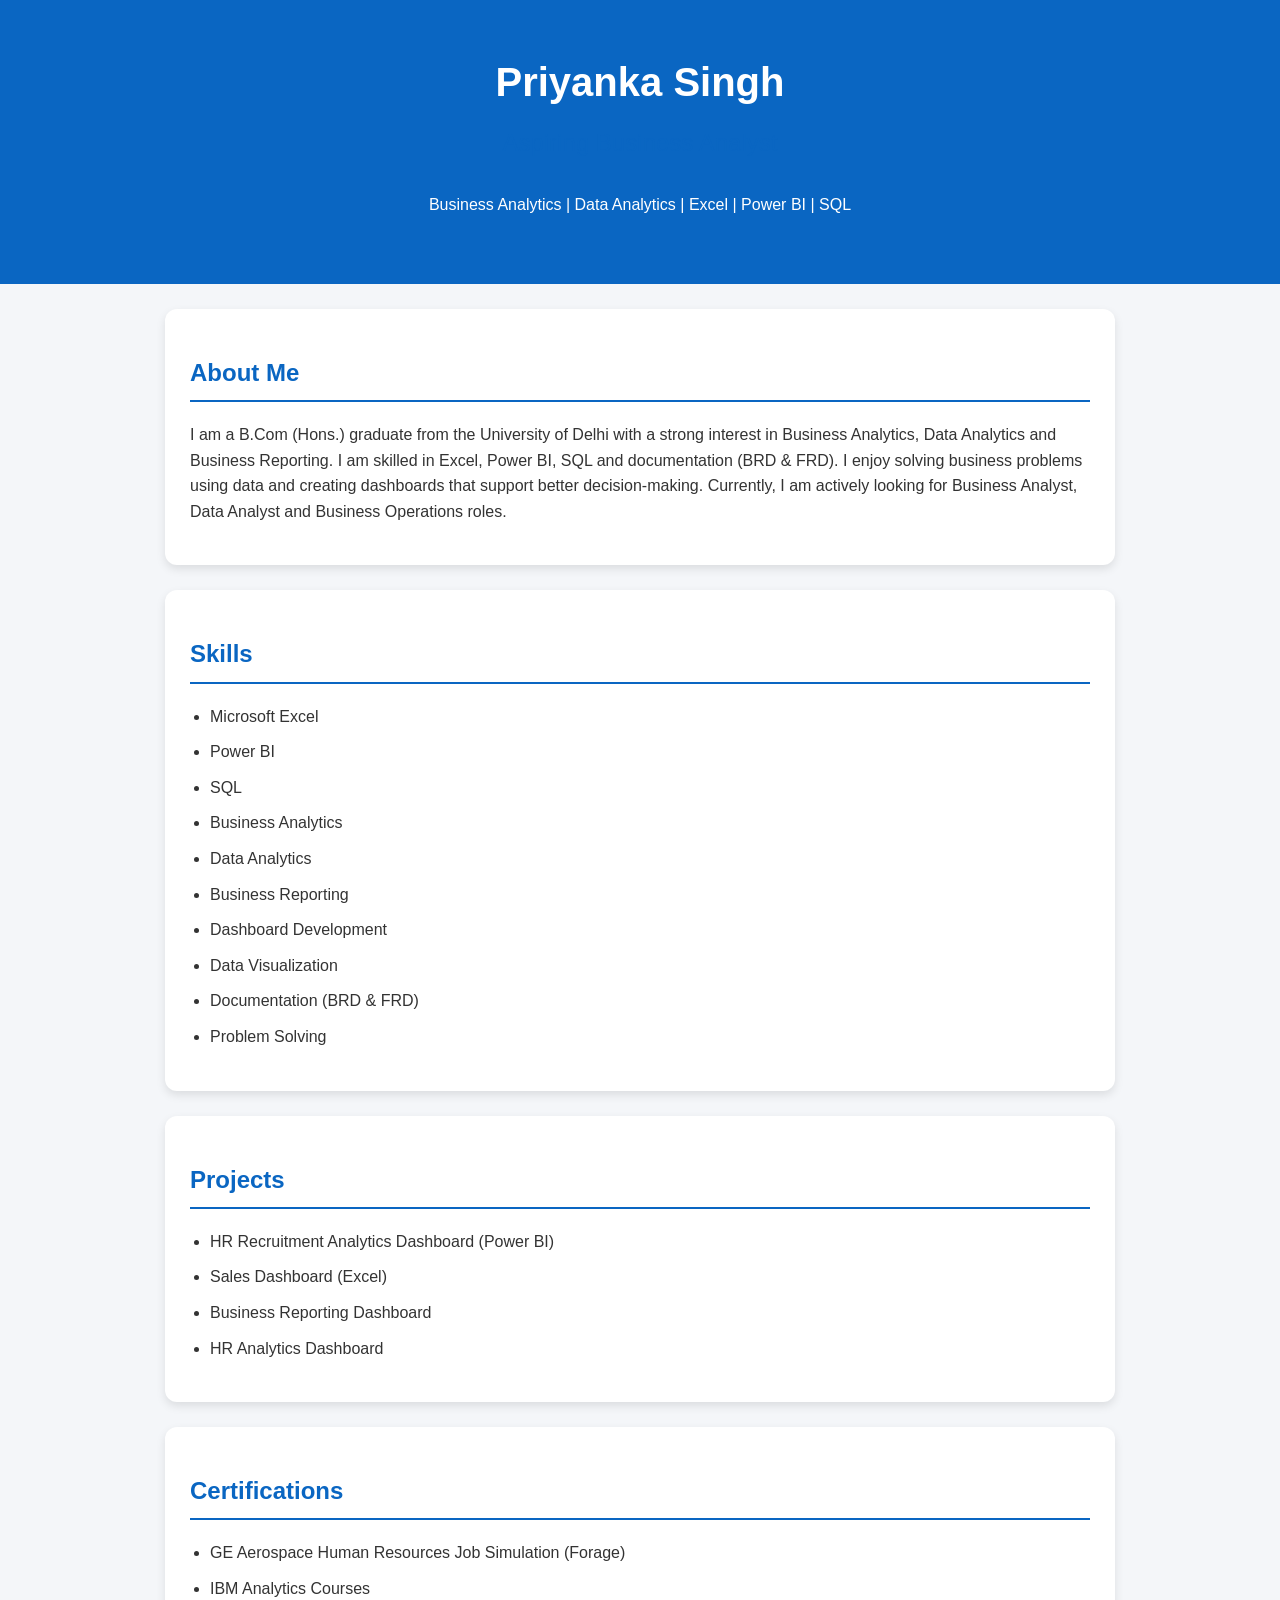
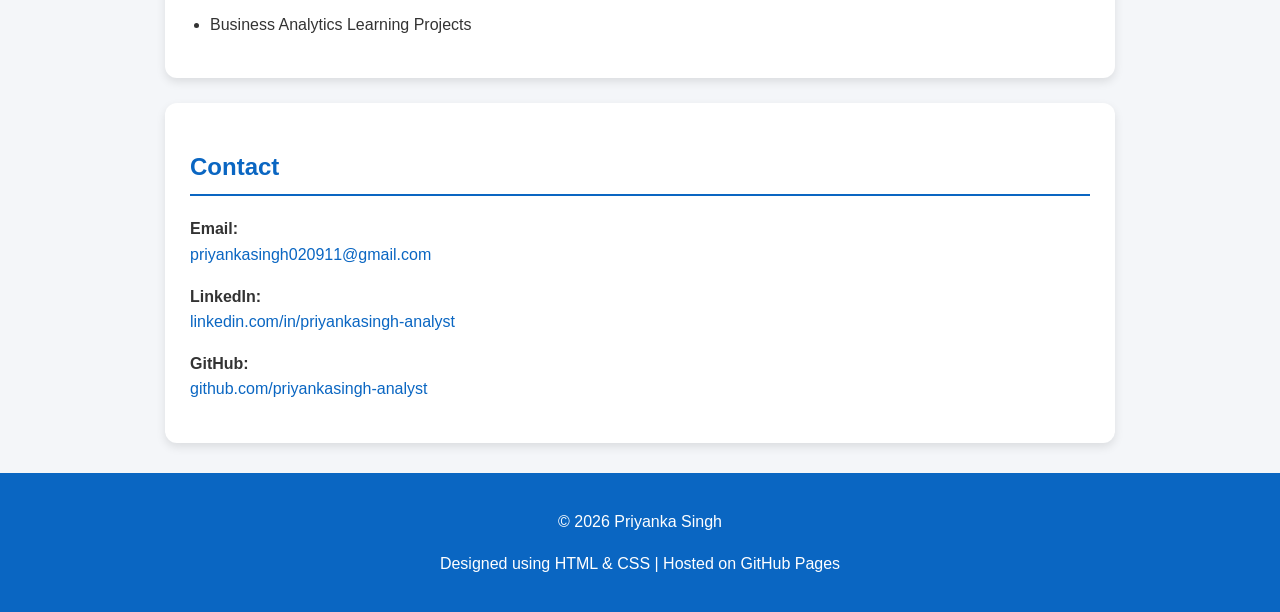
==== index.html @ c42fc44a "Update index.html" ====
<!DOCTYPE html>
<html lang="en">
<head>
<meta charset="UTF-8">
<meta name="viewport" content="width=device-width, initial-scale=1.0">

<title>Priyanka Singh | Business Analyst Portfolio</title>

<style>

body{
margin:0;
font-family:Arial,Helvetica,sans-serif;
background:#f4f6f9;
color:#333;
line-height:1.6;
}

header{
background:#0A66C2;
color:white;
text-align:center;
padding:50px 20px;
}

header h1{
margin:0;
font-size:40px;
}

header h2{
margin-top:10px;
font-weight:normal;
}

section{
background:white;
max-width:900px;
margin:25px auto;
padding:25px;
border-radius:12px;
box-shadow:0 4px 10px rgba(0,0,0,0.1);
}

h2{
color:#0A66C2;
border-bottom:2px solid #0A66C2;
padding-bottom:8px;
}

ul{
padding-left:20px;
}

li{
margin-bottom:10px;
}

a{
color:#0A66C2;
text-decoration:none;
}

a:hover{
text-decoration:underline;
}

.button{
display:inline-block;
background:#0A66C2;
color:white;
padding:12px 24px;
border-radius:6px;
text-decoration:none;
margin-top:10px;
}

.button:hover{
background:#084d94;
}

footer{
background:#0A66C2;
color:white;
text-align:center;
padding:20px;
margin-top:30px;
}

</style>

</head>

<body>

<header>

<h1>Priyanka Singh</h1>

<h2>Aspiring Business Analyst</h2>

<p>
Business Analytics |
Data Analytics |
Excel |
Power BI |
SQL
</p>

</header>

<section>

<h2>About Me</h2>

<p>

I am a B.Com (Hons.) graduate from the University of Delhi with a strong interest in Business Analytics, Data Analytics and Business Reporting.

I am skilled in Excel, Power BI, SQL and documentation (BRD & FRD). I enjoy solving business problems using data and creating dashboards that support better decision-making.

Currently, I am actively looking for Business Analyst, Data Analyst and Business Operations roles.

</p>

</section>

<section>

<h2>Skills</h2>

<ul>

<li>Microsoft Excel</li>

<li>Power BI</li>

<li>SQL</li>

<li>Business Analytics</li>

<li>Data Analytics</li>

<li>Business Reporting</li>

<li>Dashboard Development</li>

<li>Data Visualization</li>

<li>Documentation (BRD & FRD)</li>

<li>Problem Solving</li>

</ul>

</section>

<section>

<h2>Projects</h2>

<ul>

<li>HR Recruitment Analytics Dashboard (Power BI)</li>

<li>Sales Dashboard (Excel)</li>

<li>Business Reporting Dashboard</li>

<li>HR Analytics Dashboard</li>

</ul>

</section>

<section>

<h2>Certifications</h2>

<ul>

<li>GE Aerospace Human Resources Job Simulation (Forage)</li>

<li>IBM Analytics Courses</li>

<li>Business Analytics Learning Projects</li>

</ul>

</section>

<section>

<h2>Contact</h2>

<p>
<strong>Email:</strong><br>
<a href="mailto:priyankasingh020911@gmail.com">
priyankasingh020911@gmail.com
</a>
</p>

<p>
<strong>LinkedIn:</strong><br>

<a href="https://www.linkedin.com/in/priyankasingh-analyst" target="_blank">

linkedin.com/in/priyankasingh-analyst

</a>

</p>

<p>
<strong>GitHub:</strong><br>

<a href="https://github.com/priyankasingh-analyst" target="_blank">

github.com/priyankasingh-analyst

</a>

</p>

</section>

<footer>

<p>© 2026 Priyanka Singh</p>

<p>Designed using HTML & CSS | Hosted on GitHub Pages</p>

</footer>

</body>
</html>
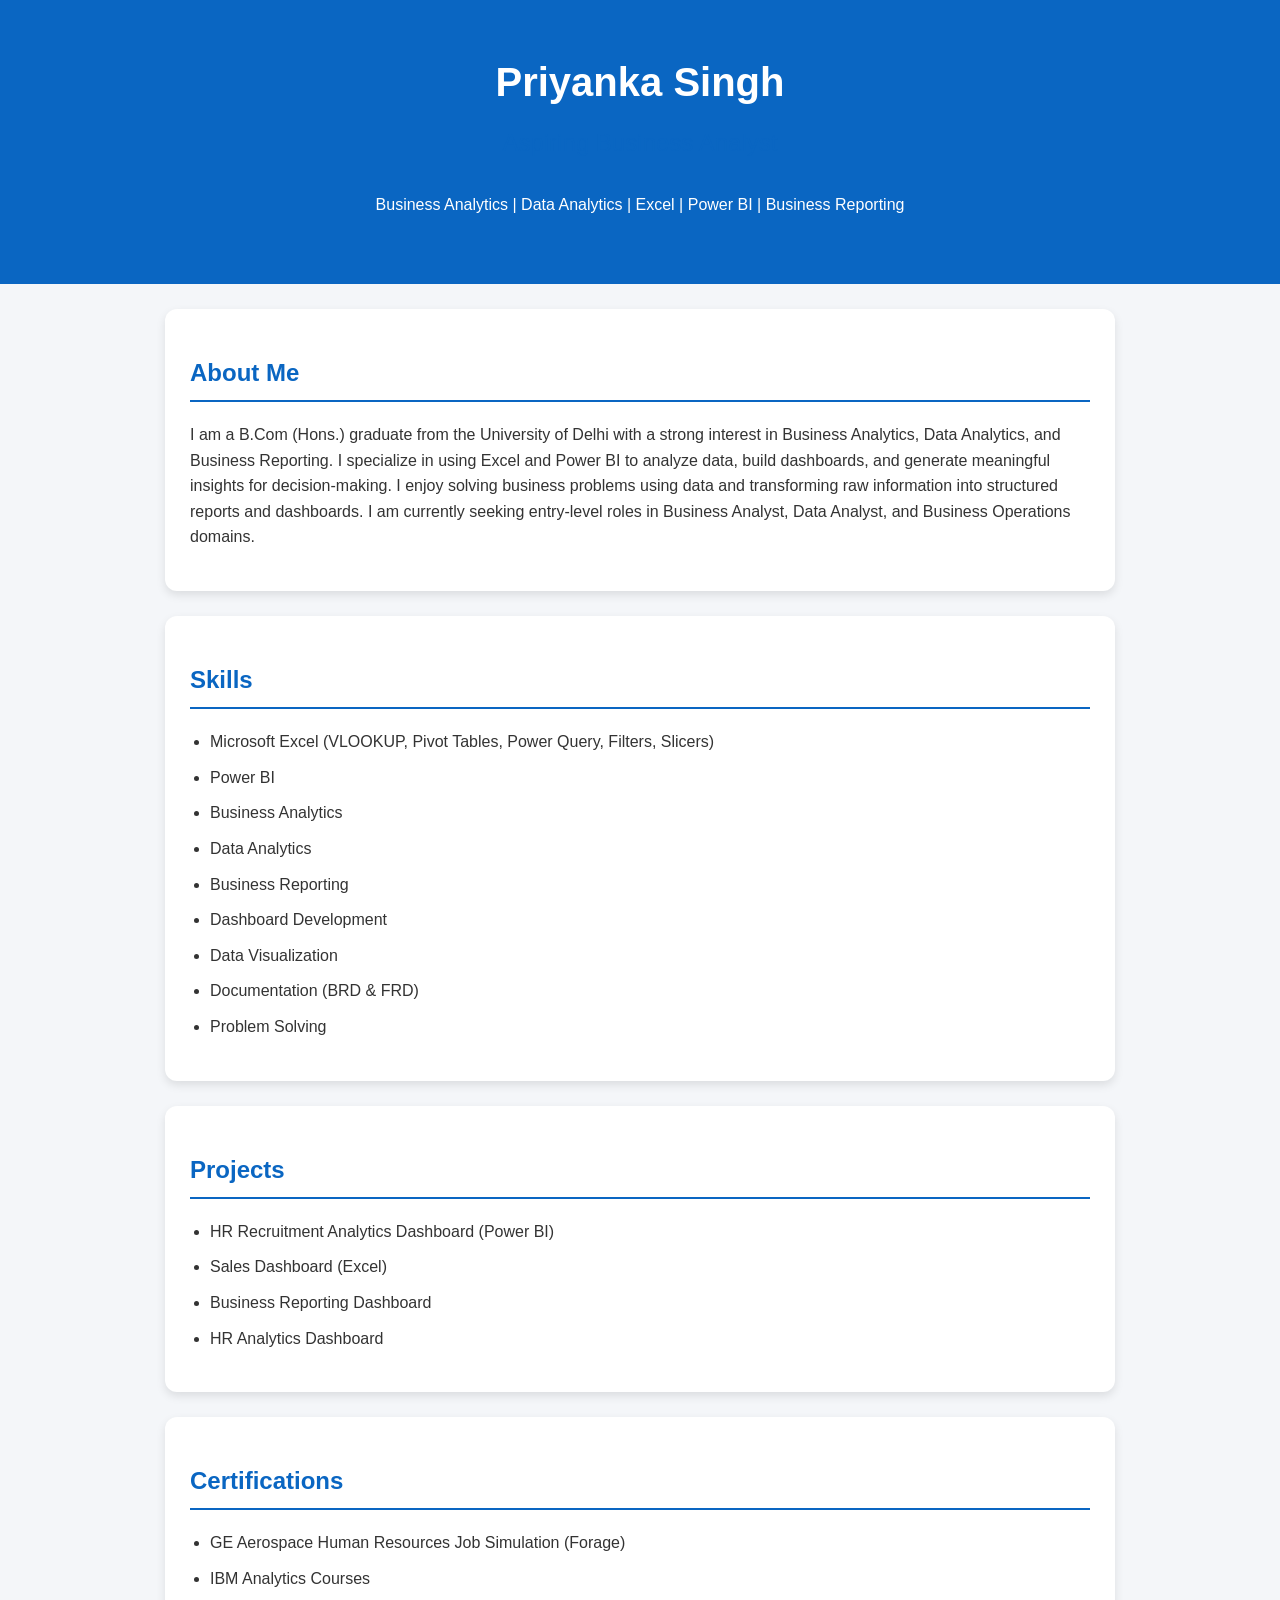
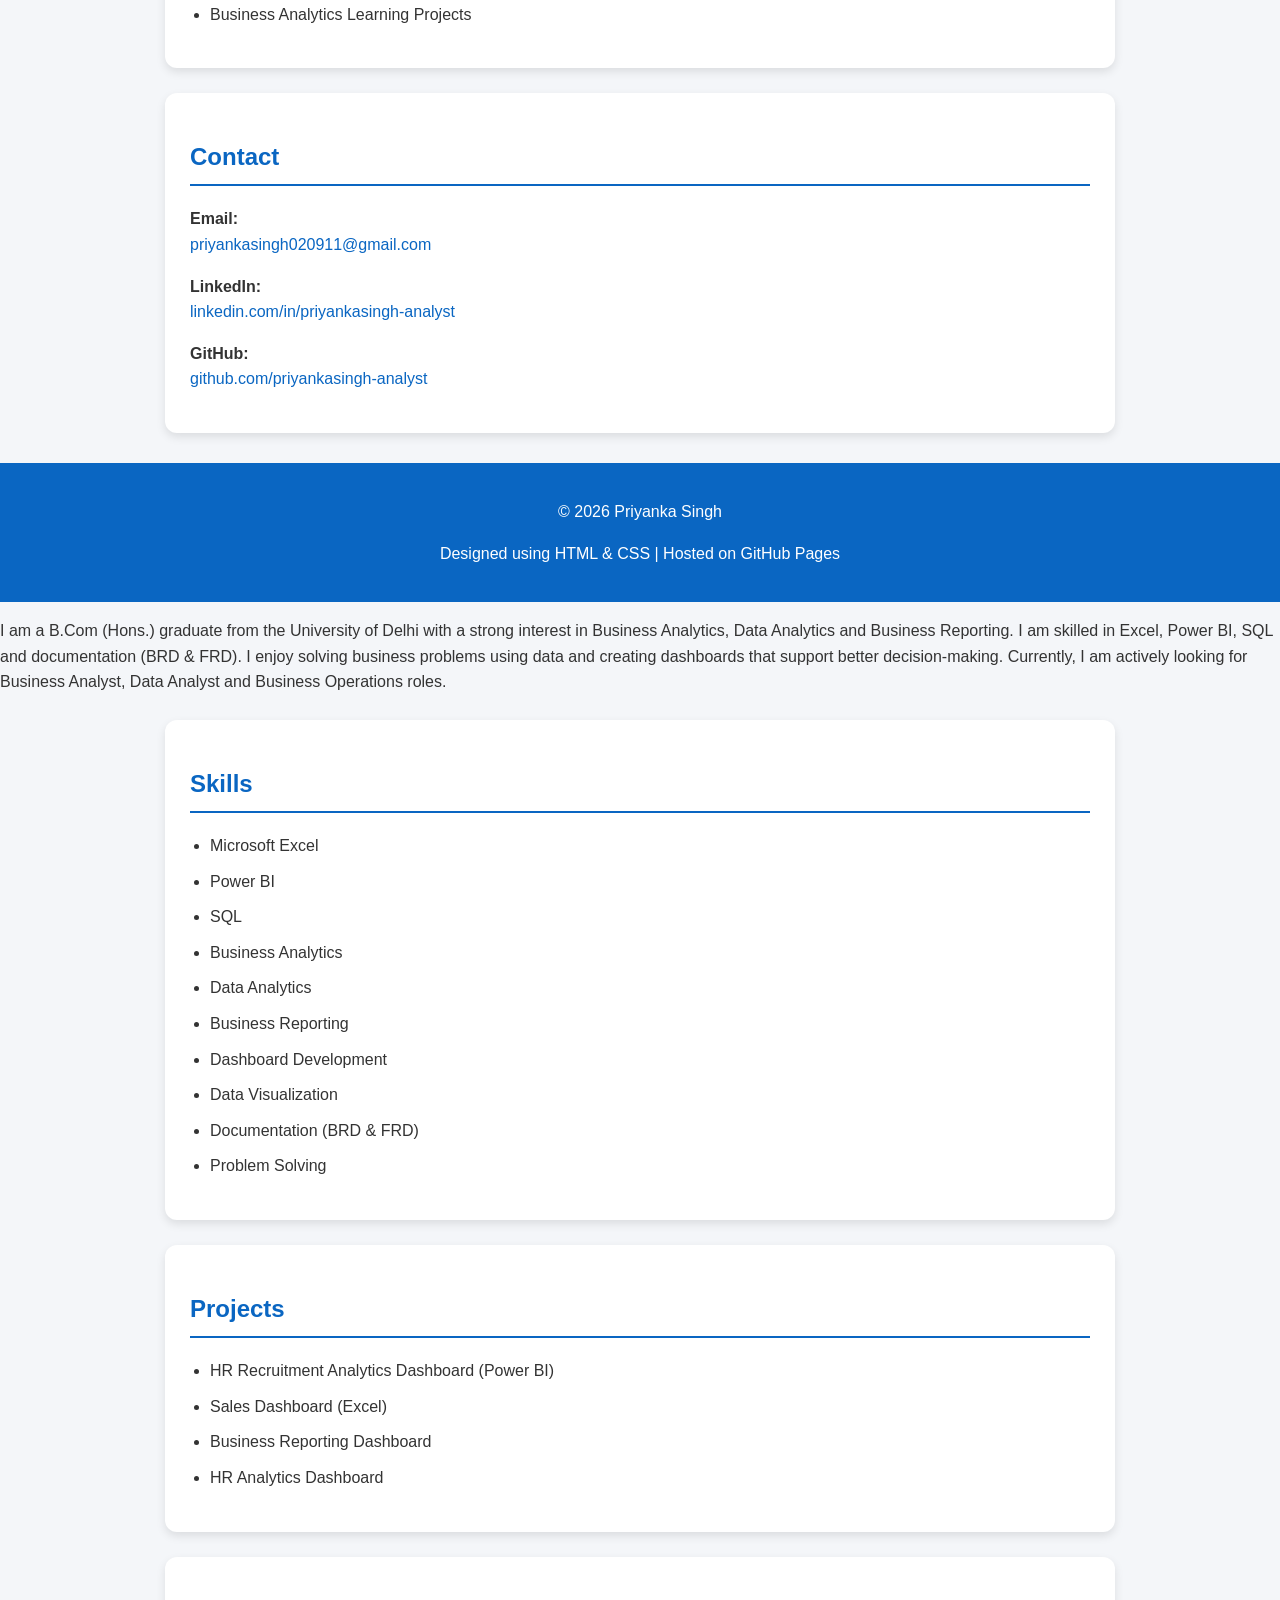
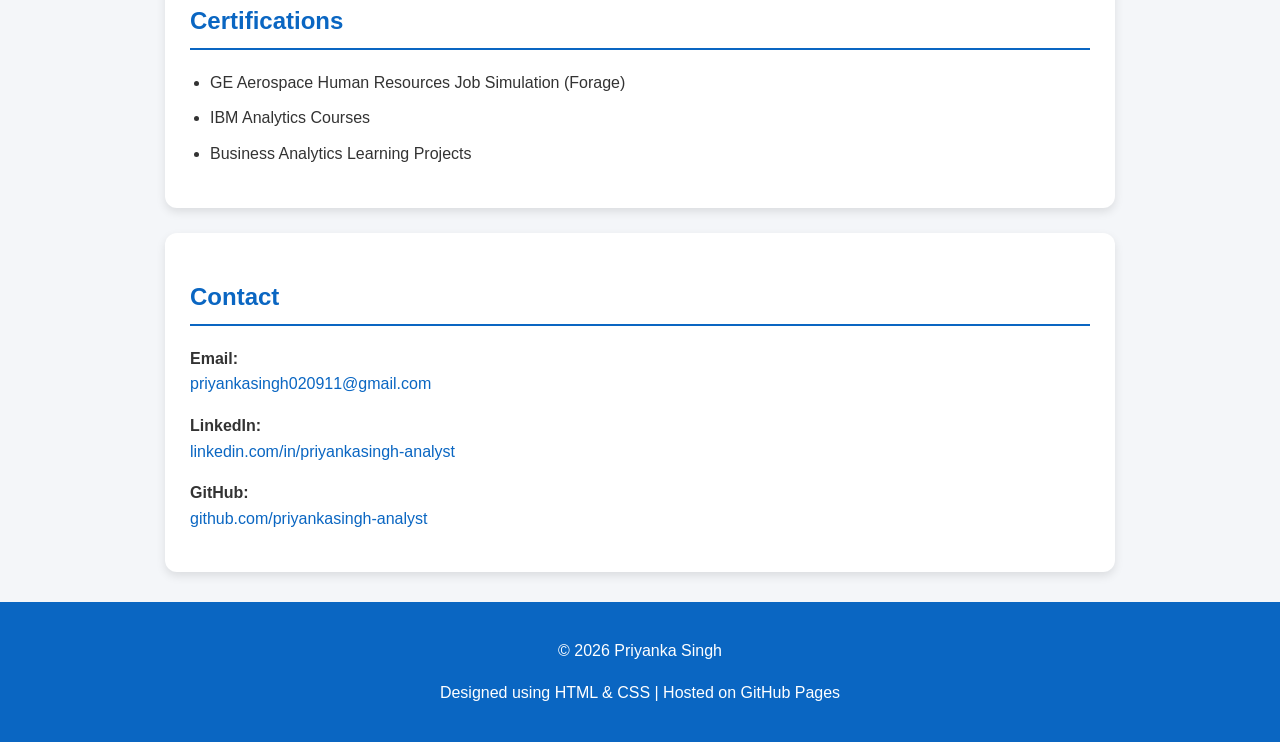
==== commit f19fc0e8: "Update index.html" ====
--- a/index.html
+++ b/index.html
@@ -10,7 +10,7 @@
 
 body{
 margin:0;
-font-family:Arial,Helvetica,sans-serif;
+font-family:Arial, Helvetica, sans-serif;
 background:#f4f6f9;
 color:#333;
 line-height:1.6;
@@ -65,20 +65,6 @@
 text-decoration:underline;
 }
 
-.button{
-display:inline-block;
-background:#0A66C2;
-color:white;
-padding:12px 24px;
-border-radius:6px;
-text-decoration:none;
-margin-top:10px;
-}
-
-.button:hover{
-background:#084d94;
-}
-
 footer{
 background:#0A66C2;
 color:white;
@@ -94,25 +80,81 @@
 <body>
 
 <header>
-
 <h1>Priyanka Singh</h1>
-
 <h2>Aspiring Business Analyst</h2>
-
-<p>
-Business Analytics |
-Data Analytics |
-Excel |
-Power BI |
-SQL
-</p>
-
+<p>Business Analytics | Data Analytics | Excel | Power BI | Business Reporting</p>
 </header>
 
 <section>
-
 <h2>About Me</h2>
-
+<p>
+I am a B.Com (Hons.) graduate from the University of Delhi with a strong interest in Business Analytics, Data Analytics, and Business Reporting. I specialize in using Excel and Power BI to analyze data, build dashboards, and generate meaningful insights for decision-making.
+
+I enjoy solving business problems using data and transforming raw information into structured reports and dashboards. I am currently seeking entry-level roles in Business Analyst, Data Analyst, and Business Operations domains.
+</p>
+</section>
+
+<section>
+<h2>Skills</h2>
+<ul>
+<li>Microsoft Excel (VLOOKUP, Pivot Tables, Power Query, Filters, Slicers)</li>
+<li>Power BI</li>
+<li>Business Analytics</li>
+<li>Data Analytics</li>
+<li>Business Reporting</li>
+<li>Dashboard Development</li>
+<li>Data Visualization</li>
+<li>Documentation (BRD & FRD)</li>
+<li>Problem Solving</li>
+</ul>
+</section>
+
+<section>
+<h2>Projects</h2>
+<ul>
+<li>HR Recruitment Analytics Dashboard (Power BI)</li>
+<li>Sales Dashboard (Excel)</li>
+<li>Business Reporting Dashboard</li>
+<li>HR Analytics Dashboard</li>
+</ul>
+</section>
+
+<section>
+<h2>Certifications</h2>
+<ul>
+<li>GE Aerospace Human Resources Job Simulation (Forage)</li>
+<li>IBM Analytics Courses</li>
+<li>Business Analytics Learning Projects</li>
+</ul>
+</section>
+
+<section>
+<h2>Contact</h2>
+
+<p><strong>Email:</strong><br>
+<a href="mailto:priyankasingh020911@gmail.com">
+priyankasingh020911@gmail.com
+</a></p>
+
+<p><strong>LinkedIn:</strong><br>
+<a href="https://www.linkedin.com/in/priyankasingh-analyst" target="_blank">
+linkedin.com/in/priyankasingh-analyst
+</a></p>
+
+<p><strong>GitHub:</strong><br>
+<a href="https://github.com/priyankasingh-analyst" target="_blank">
+github.com/priyankasingh-analyst
+</a></p>
+
+</section>
+
+<footer>
+<p>© 2026 Priyanka Singh</p>
+<p>Designed using HTML & CSS | Hosted on GitHub Pages</p>
+</footer>
+
+</body>
+</html>
 <p>
 
 I am a B.Com (Hons.) graduate from the University of Delhi with a strong interest in Business Analytics, Data Analytics and Business Reporting.
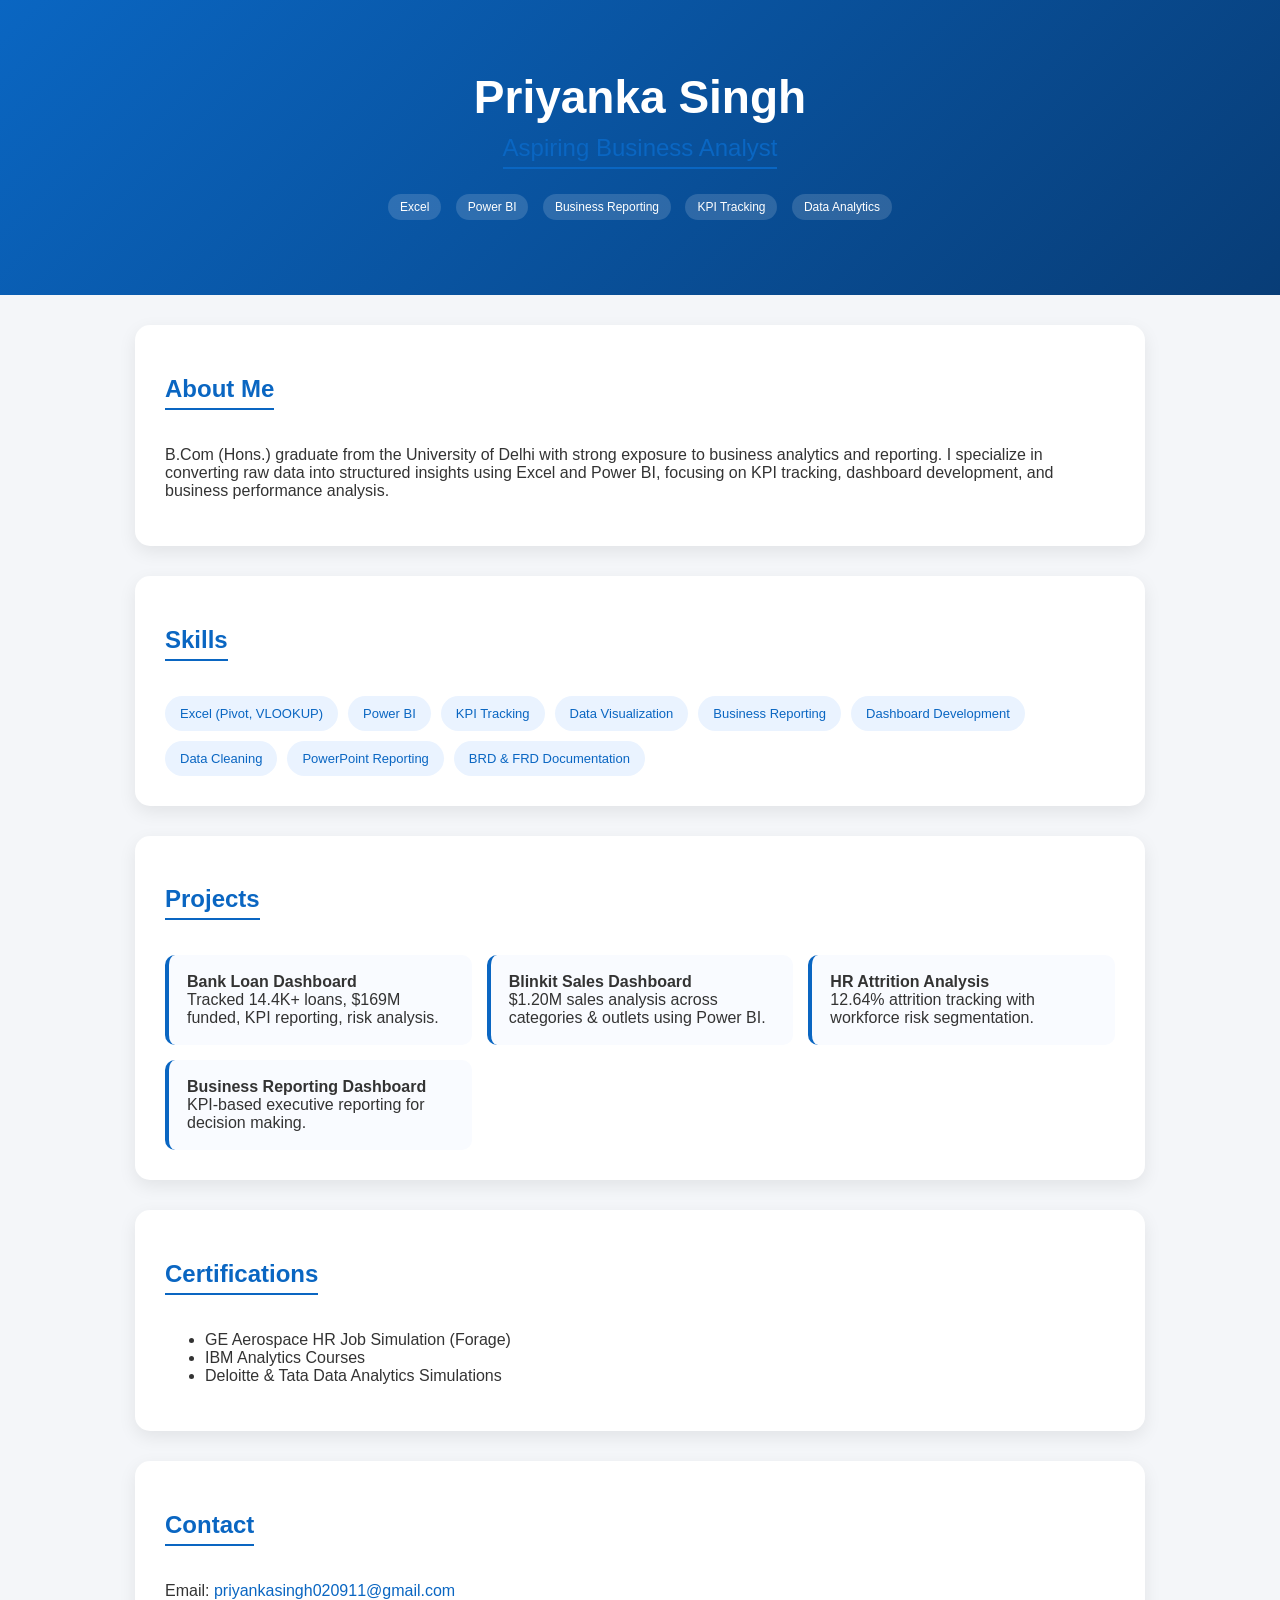
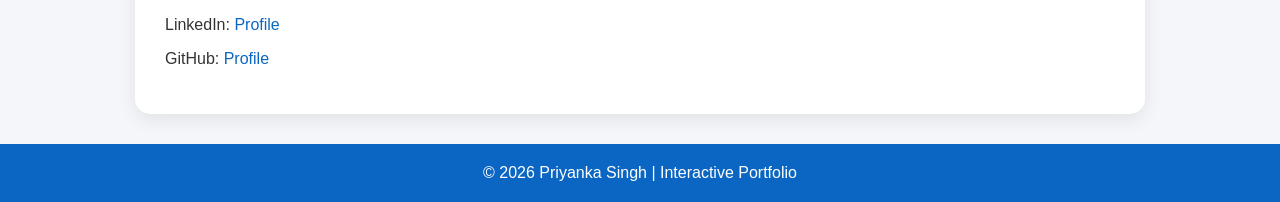
==== commit 442e9033: "Update index.html" ====
--- a/index.html
+++ b/index.html
@@ -3,59 +3,127 @@
 <head>
 <meta charset="UTF-8">
 <meta name="viewport" content="width=device-width, initial-scale=1.0">
-
 <title>Priyanka Singh | Business Analyst Portfolio</title>
 
 <style>
 
+/* ---------------- GLOBAL ---------------- */
 body{
 margin:0;
 font-family:Arial, Helvetica, sans-serif;
 background:#f4f6f9;
 color:#333;
-line-height:1.6;
-}
-
+scroll-behavior:smooth;
+}
+
+h2{
+color:#0A66C2;
+border-bottom:2px solid #0A66C2;
+display:inline-block;
+padding-bottom:5px;
+}
+
+/* ---------------- HEADER ---------------- */
 header{
+background:linear-gradient(135deg,#0A66C2,#083d77);
+color:white;
+text-align:center;
+padding:70px 20px;
+animation:fadeDown 1s ease;
+}
+
+header h1{
+font-size:46px;
+margin:0;
+}
+
+header h2{
+font-weight:400;
+margin-top:10px;
+}
+
+.badge{
+display:inline-block;
+background:rgba(255,255,255,0.15);
+padding:6px 12px;
+border-radius:20px;
+margin:5px;
+font-size:12px;
+transition:0.3s;
+}
+
+.badge:hover{
+transform:scale(1.1);
+background:white;
+color:#0A66C2;
+}
+
+/* ---------------- SECTIONS ---------------- */
+section{
+background:white;
+max-width:950px;
+margin:30px auto;
+padding:30px;
+border-radius:15px;
+box-shadow:0 6px 18px rgba(0,0,0,0.08);
+opacity:0;
+transform:translateY(40px);
+transition:all 0.6s ease;
+}
+
+section.show{
+opacity:1;
+transform:translateY(0);
+}
+
+/* ---------------- SKILLS CARDS ---------------- */
+.skills-grid{
+display:flex;
+flex-wrap:wrap;
+gap:10px;
+margin-top:15px;
+}
+
+.skill{
+background:#eaf3ff;
+color:#0A66C2;
+padding:10px 15px;
+border-radius:20px;
+font-size:13px;
+transition:0.3s;
+cursor:pointer;
+}
+
+.skill:hover{
 background:#0A66C2;
 color:white;
-text-align:center;
-padding:50px 20px;
-}
-
-header h1{
-margin:0;
-font-size:40px;
-}
-
-header h2{
-margin-top:10px;
-font-weight:normal;
-}
-
-section{
+transform:translateY(-3px);
+}
+
+/* ---------------- PROJECT CARDS ---------------- */
+.project-grid{
+display:grid;
+grid-template-columns:repeat(auto-fit,minmax(250px,1fr));
+gap:15px;
+margin-top:15px;
+}
+
+.card{
+background:#f9fbff;
+border-left:4px solid #0A66C2;
+padding:18px;
+border-radius:10px;
+transition:0.3s;
+cursor:pointer;
+}
+
+.card:hover{
+transform:translateY(-8px);
+box-shadow:0 10px 25px rgba(0,0,0,0.15);
 background:white;
-max-width:900px;
-margin:25px auto;
-padding:25px;
-border-radius:12px;
-box-shadow:0 4px 10px rgba(0,0,0,0.1);
-}
-
-h2{
-color:#0A66C2;
-border-bottom:2px solid #0A66C2;
-padding-bottom:8px;
-}
-
-ul{
-padding-left:20px;
-}
-
-li{
-margin-bottom:10px;
-}
-
+}
+
+/* ---------------- CONTACT ---------------- */
 a{
 color:#0A66C2;
 text-decoration:none;
@@ -65,6 +133,7 @@
 text-decoration:underline;
 }
 
+/* ---------------- FOOTER ---------------- */
 footer{
 background:#0A66C2;
 color:white;
@@ -73,8 +142,13 @@
 margin-top:30px;
 }
 
+/* ---------------- ANIMATIONS ---------------- */
+@keyframes fadeDown{
+from{opacity:0; transform:translateY(-30px);}
+to{opacity:1; transform:translateY(0);}
+}
+
 </style>
-
 </head>
 
 <body>
@@ -82,197 +156,104 @@
 <header>
 <h1>Priyanka Singh</h1>
 <h2>Aspiring Business Analyst</h2>
-<p>Business Analytics | Data Analytics | Excel | Power BI | Business Reporting</p>
+
+<div>
+<span class="badge">Excel</span>
+<span class="badge">Power BI</span>
+<span class="badge">Business Reporting</span>
+<span class="badge">KPI Tracking</span>
+<span class="badge">Data Analytics</span>
+</div>
 </header>
 
-<section>
+<section class="reveal">
 <h2>About Me</h2>
 <p>
-I am a B.Com (Hons.) graduate from the University of Delhi with a strong interest in Business Analytics, Data Analytics, and Business Reporting. I specialize in using Excel and Power BI to analyze data, build dashboards, and generate meaningful insights for decision-making.
-
-I enjoy solving business problems using data and transforming raw information into structured reports and dashboards. I am currently seeking entry-level roles in Business Analyst, Data Analyst, and Business Operations domains.
+B.Com (Hons.) graduate from the University of Delhi with strong exposure to business analytics and reporting.
+I specialize in converting raw data into structured insights using Excel and Power BI, focusing on KPI tracking,
+dashboard development, and business performance analysis.
 </p>
 </section>
 
-<section>
+<section class="reveal">
 <h2>Skills</h2>
-<ul>
-<li>Microsoft Excel (VLOOKUP, Pivot Tables, Power Query, Filters, Slicers)</li>
-<li>Power BI</li>
-<li>Business Analytics</li>
-<li>Data Analytics</li>
-<li>Business Reporting</li>
-<li>Dashboard Development</li>
-<li>Data Visualization</li>
-<li>Documentation (BRD & FRD)</li>
-<li>Problem Solving</li>
-</ul>
-</section>
-
-<section>
+<div class="skills-grid">
+
+<div class="skill">Excel (Pivot, VLOOKUP)</div>
+<div class="skill">Power BI</div>
+<div class="skill">KPI Tracking</div>
+<div class="skill">Data Visualization</div>
+<div class="skill">Business Reporting</div>
+<div class="skill">Dashboard Development</div>
+<div class="skill">Data Cleaning</div>
+<div class="skill">PowerPoint Reporting</div>
+<div class="skill">BRD & FRD Documentation</div>
+
+</div>
+</section>
+
+<section class="reveal">
 <h2>Projects</h2>
-<ul>
-<li>HR Recruitment Analytics Dashboard (Power BI)</li>
-<li>Sales Dashboard (Excel)</li>
-<li>Business Reporting Dashboard</li>
-<li>HR Analytics Dashboard</li>
-</ul>
-</section>
-
-<section>
+
+<div class="project-grid">
+
+<div class="card">
+<strong>Bank Loan Dashboard</strong><br>
+Tracked 14.4K+ loans, $169M funded, KPI reporting, risk analysis.
+</div>
+
+<div class="card">
+<strong>Blinkit Sales Dashboard</strong><br>
+$1.20M sales analysis across categories & outlets using Power BI.
+</div>
+
+<div class="card">
+<strong>HR Attrition Analysis</strong><br>
+12.64% attrition tracking with workforce risk segmentation.
+</div>
+
+<div class="card">
+<strong>Business Reporting Dashboard</strong><br>
+KPI-based executive reporting for decision making.
+</div>
+
+</div>
+
+</section>
+
+<section class="reveal">
 <h2>Certifications</h2>
 <ul>
-<li>GE Aerospace Human Resources Job Simulation (Forage)</li>
+<li>GE Aerospace HR Job Simulation (Forage)</li>
 <li>IBM Analytics Courses</li>
-<li>Business Analytics Learning Projects</li>
+<li>Deloitte & Tata Data Analytics Simulations</li>
 </ul>
 </section>
 
-<section>
+<section class="reveal">
 <h2>Contact</h2>
-
-<p><strong>Email:</strong><br>
-<a href="mailto:priyankasingh020911@gmail.com">
-priyankasingh020911@gmail.com
-</a></p>
-
-<p><strong>LinkedIn:</strong><br>
-<a href="https://www.linkedin.com/in/priyankasingh-analyst" target="_blank">
-linkedin.com/in/priyankasingh-analyst
-</a></p>
-
-<p><strong>GitHub:</strong><br>
-<a href="https://github.com/priyankasingh-analyst" target="_blank">
-github.com/priyankasingh-analyst
-</a></p>
-
+<p>Email: <a href="mailto:priyankasingh020911@gmail.com">priyankasingh020911@gmail.com</a></p>
+<p>LinkedIn: <a href="https://www.linkedin.com/in/priyankasingh-analyst" target="_blank">Profile</a></p>
+<p>GitHub: <a href="https://github.com/priyankasingh-analyst" target="_blank">Profile</a></p>
 </section>
 
 <footer>
-<p>© 2026 Priyanka Singh</p>
-<p>Designed using HTML & CSS | Hosted on GitHub Pages</p>
+© 2026 Priyanka Singh | Interactive Portfolio
 </footer>
 
+<script>
+// Scroll animation
+const sections = document.querySelectorAll('.reveal');
+
+window.addEventListener('scroll', () => {
+sections.forEach(sec => {
+const top = sec.getBoundingClientRect().top;
+if(top < window.innerHeight - 100){
+sec.classList.add('show');
+}
+});
+});
+</script>
+
 </body>
-</html>
-<p>
-
-I am a B.Com (Hons.) graduate from the University of Delhi with a strong interest in Business Analytics, Data Analytics and Business Reporting.
-
-I am skilled in Excel, Power BI, SQL and documentation (BRD & FRD). I enjoy solving business problems using data and creating dashboards that support better decision-making.
-
-Currently, I am actively looking for Business Analyst, Data Analyst and Business Operations roles.
-
-</p>
-
-</section>
-
-<section>
-
-<h2>Skills</h2>
-
-<ul>
-
-<li>Microsoft Excel</li>
-
-<li>Power BI</li>
-
-<li>SQL</li>
-
-<li>Business Analytics</li>
-
-<li>Data Analytics</li>
-
-<li>Business Reporting</li>
-
-<li>Dashboard Development</li>
-
-<li>Data Visualization</li>
-
-<li>Documentation (BRD & FRD)</li>
-
-<li>Problem Solving</li>
-
-</ul>
-
-</section>
-
-<section>
-
-<h2>Projects</h2>
-
-<ul>
-
-<li>HR Recruitment Analytics Dashboard (Power BI)</li>
-
-<li>Sales Dashboard (Excel)</li>
-
-<li>Business Reporting Dashboard</li>
-
-<li>HR Analytics Dashboard</li>
-
-</ul>
-
-</section>
-
-<section>
-
-<h2>Certifications</h2>
-
-<ul>
-
-<li>GE Aerospace Human Resources Job Simulation (Forage)</li>
-
-<li>IBM Analytics Courses</li>
-
-<li>Business Analytics Learning Projects</li>
-
-</ul>
-
-</section>
-
-<section>
-
-<h2>Contact</h2>
-
-<p>
-<strong>Email:</strong><br>
-<a href="mailto:priyankasingh020911@gmail.com">
-priyankasingh020911@gmail.com
-</a>
-</p>
-
-<p>
-<strong>LinkedIn:</strong><br>
-
-<a href="https://www.linkedin.com/in/priyankasingh-analyst" target="_blank">
-
-linkedin.com/in/priyankasingh-analyst
-
-</a>
-
-</p>
-
-<p>
-<strong>GitHub:</strong><br>
-
-<a href="https://github.com/priyankasingh-analyst" target="_blank">
-
-github.com/priyankasingh-analyst
-
-</a>
-
-</p>
-
-</section>
-
-<footer>
-
-<p>© 2026 Priyanka Singh</p>
-
-<p>Designed using HTML & CSS | Hosted on GitHub Pages</p>
-
-</footer>
-
-</body>
-</html> 
+  </html>
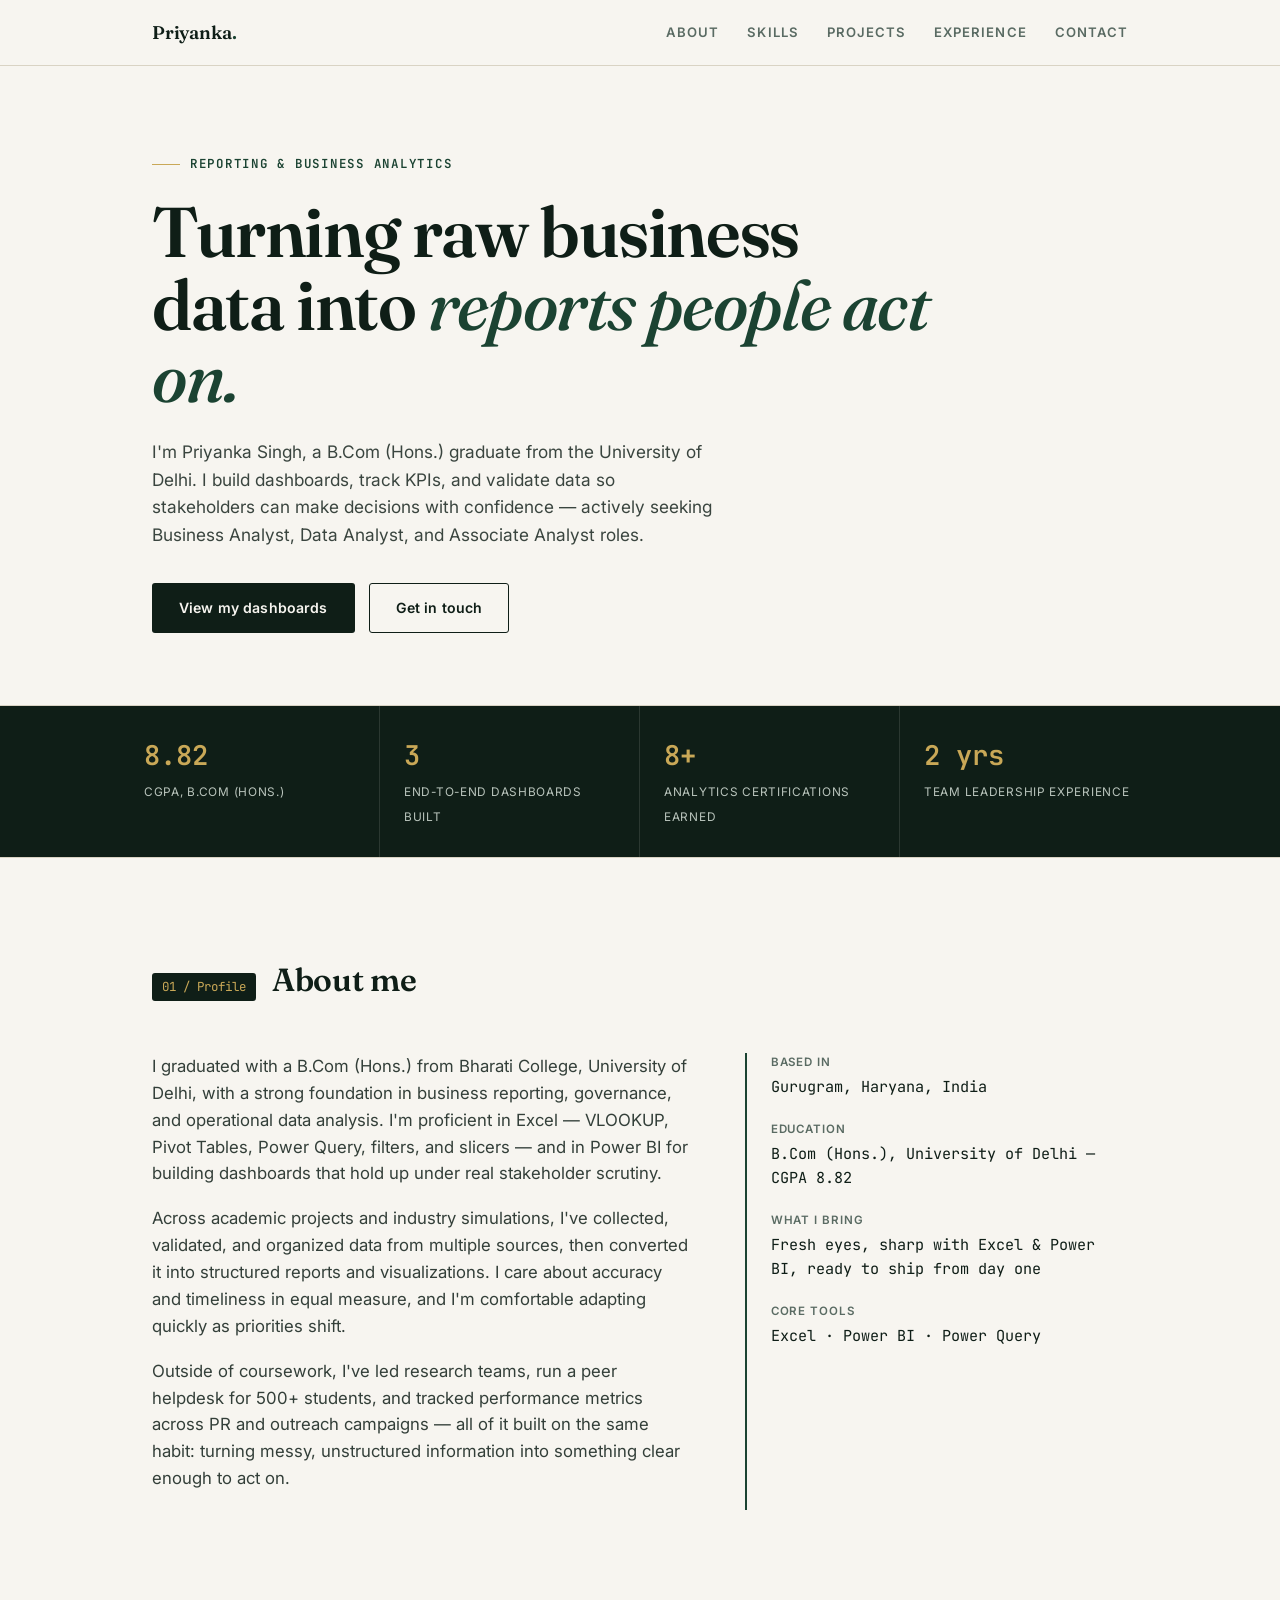
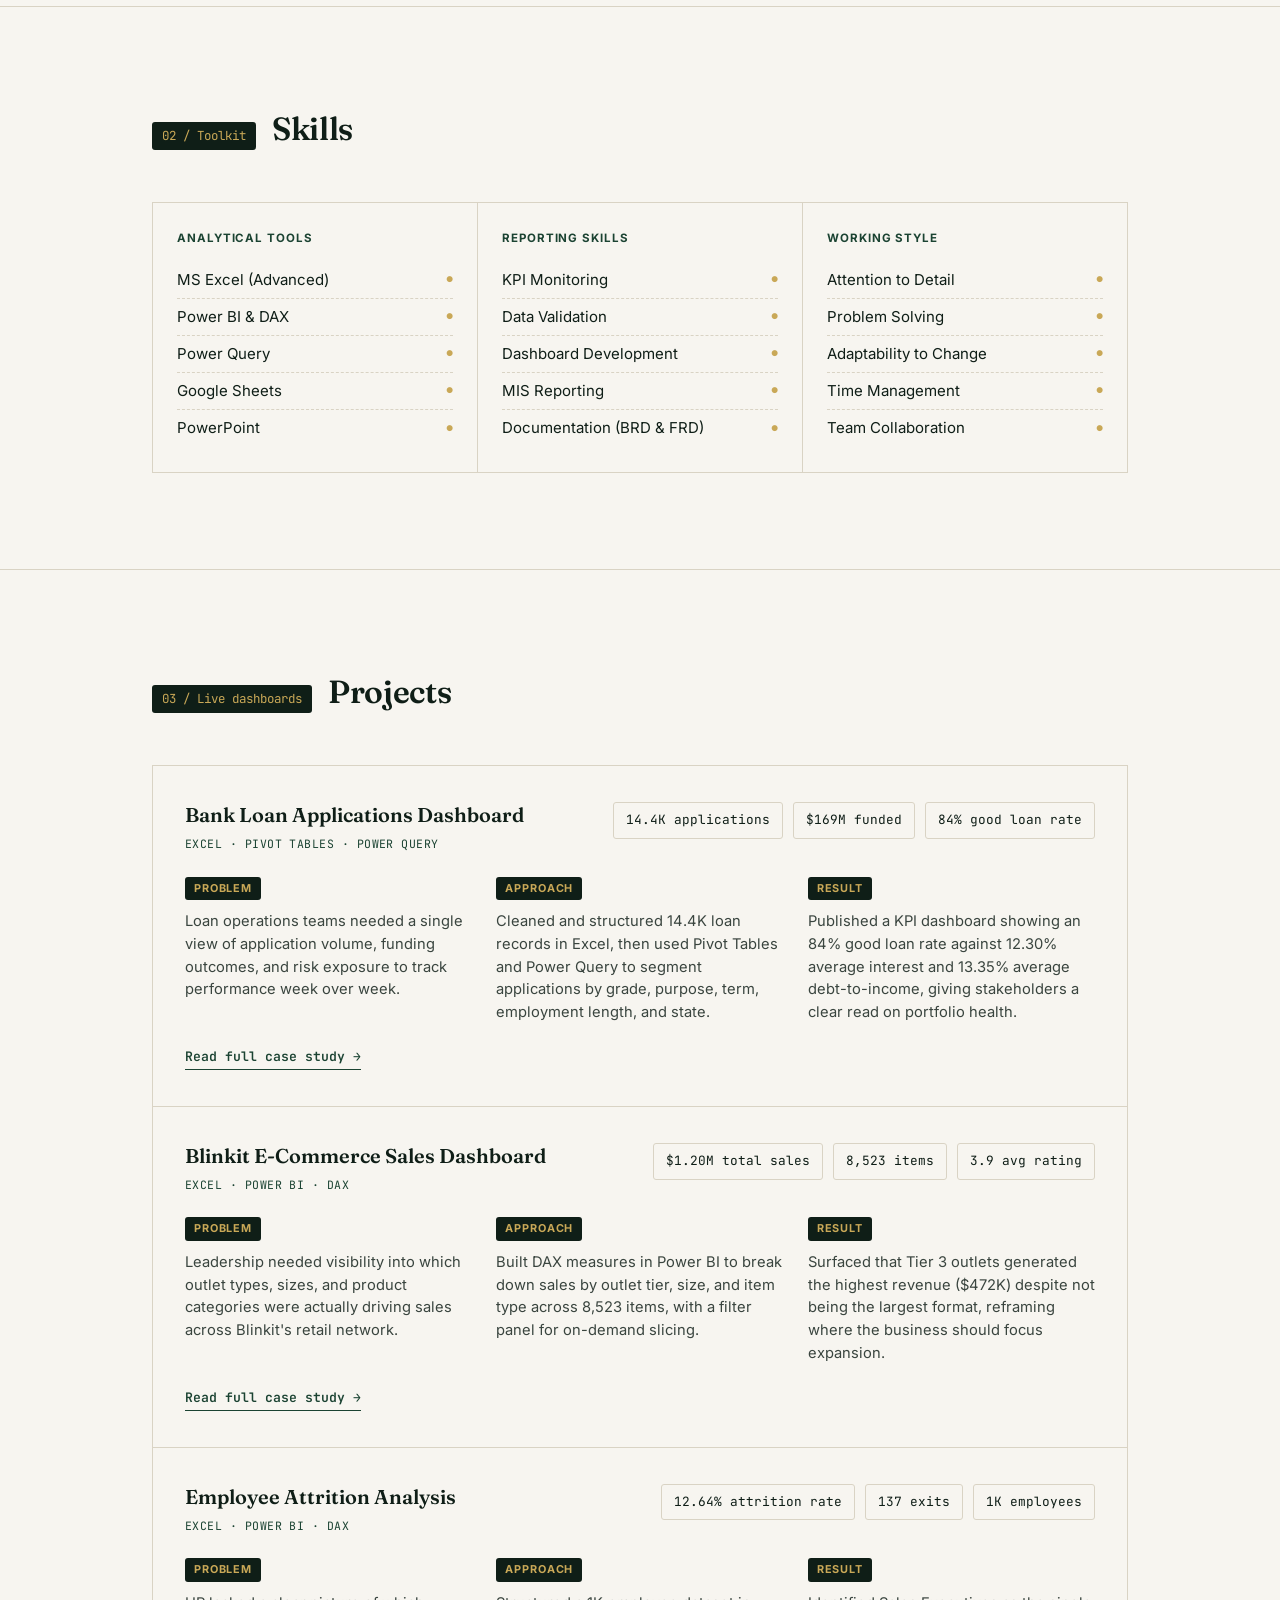
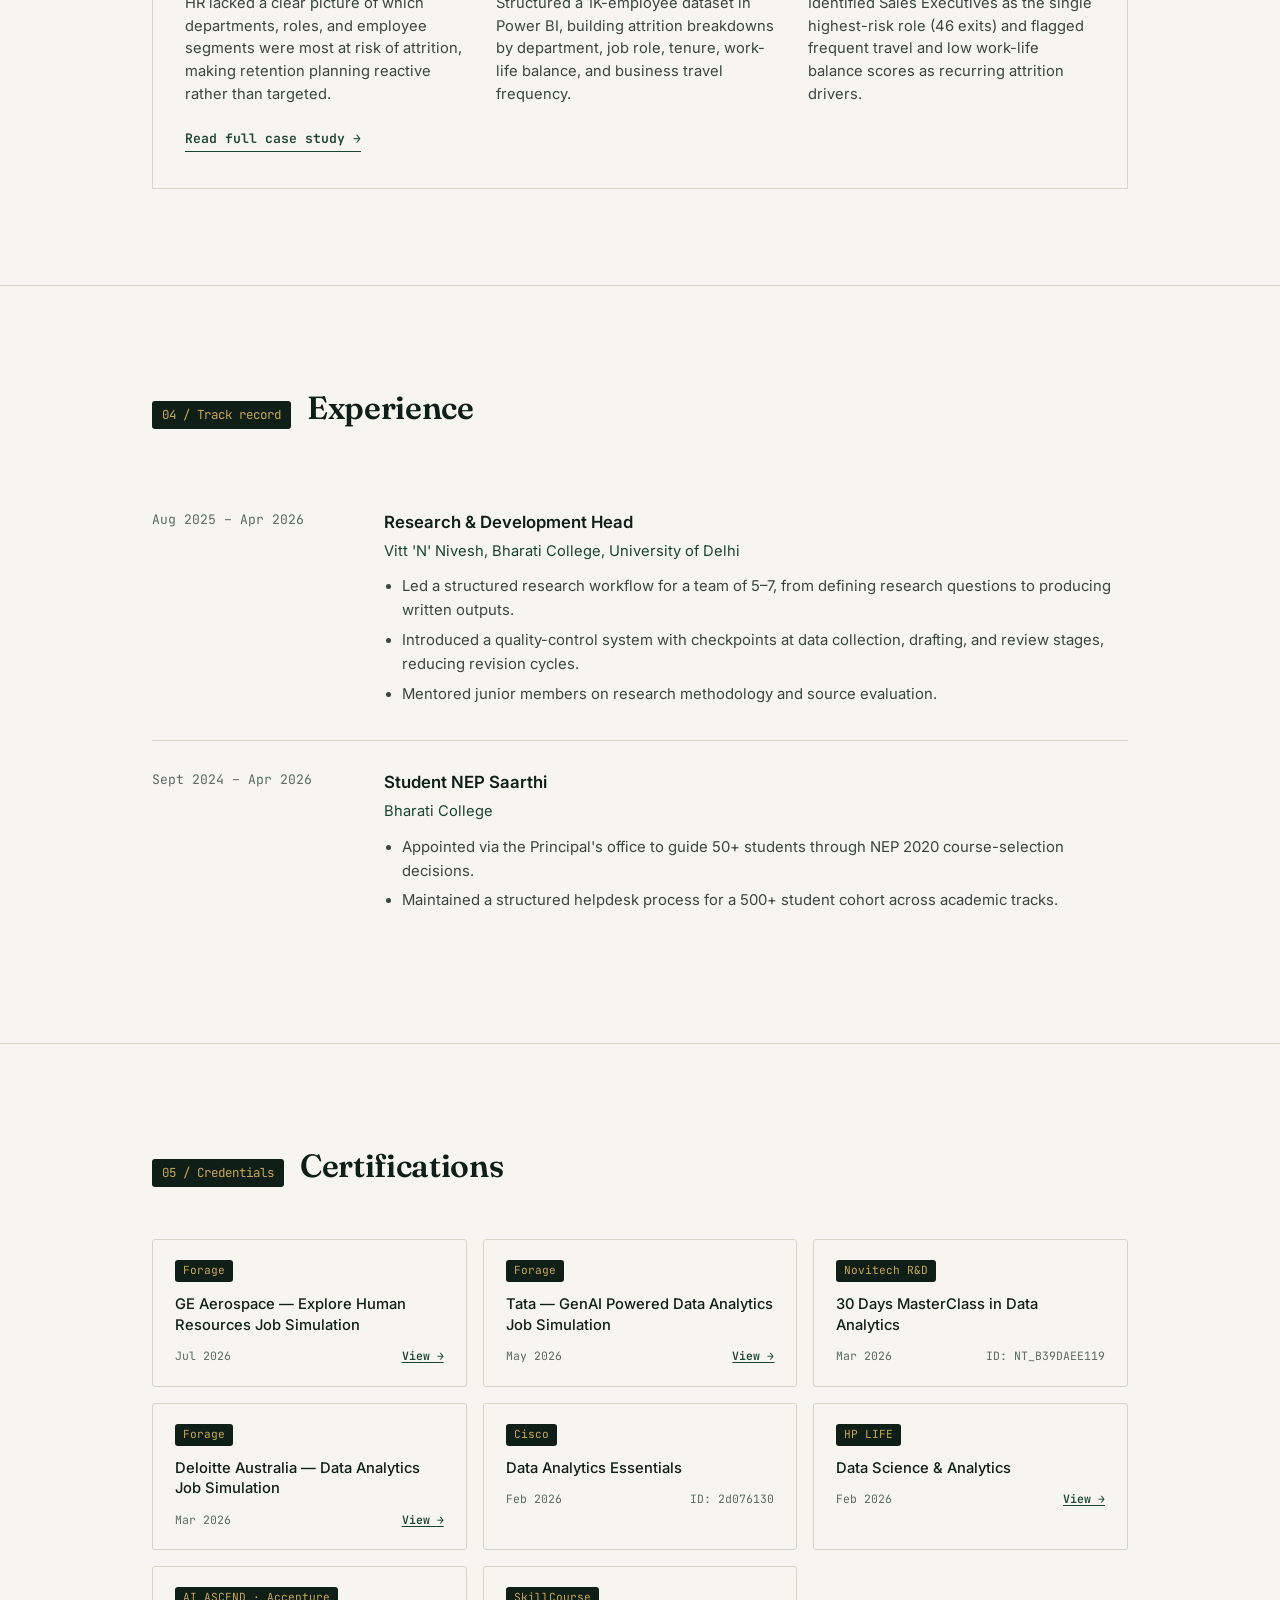
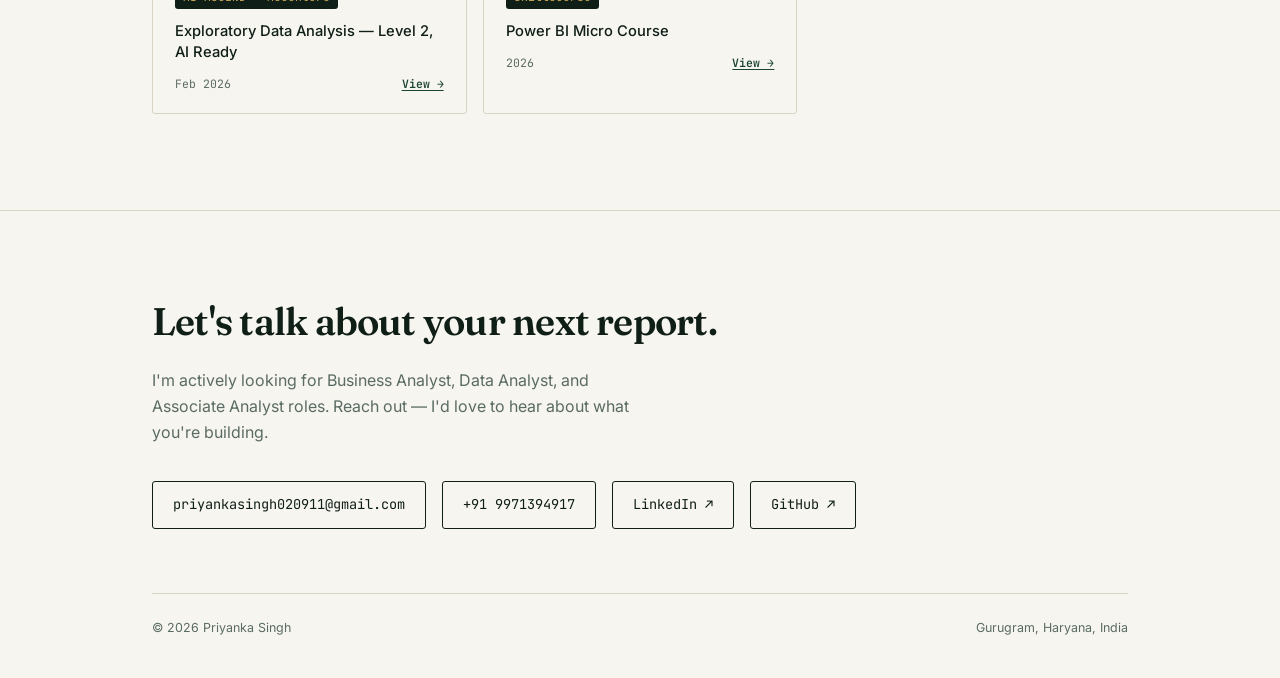
==== commit f7b3786e: "Update index.html" ====
--- a/index.html
+++ b/index.html
@@ -3,257 +3,1022 @@
 <head>
 <meta charset="UTF-8">
 <meta name="viewport" content="width=device-width, initial-scale=1.0">
-<title>Priyanka Singh | Business Analyst Portfolio</title>
-
+<title>Priyanka Singh — Aspiring Business Analyst</title>
+<link rel="preconnect" href="https://fonts.googleapis.com">
+<link rel="preconnect" href="https://fonts.gstatic.com" crossorigin>
+<link href="https://fonts.googleapis.com/css2?family=Fraunces:opsz,wght@9..144,400;9..144,500;9..144,600;9..144,700&family=Inter:wght@400;500;600;700&family=JetBrains+Mono:wght@400;500;600&display=swap" rel="stylesheet">
 <style>
-
-/* ---------------- GLOBAL ---------------- */
-body{
-margin:0;
-font-family:Arial, Helvetica, sans-serif;
-background:#f4f6f9;
-color:#333;
-scroll-behavior:smooth;
-}
-
-h2{
-color:#0A66C2;
-border-bottom:2px solid #0A66C2;
-display:inline-block;
-padding-bottom:5px;
-}
-
-/* ---------------- HEADER ---------------- */
-header{
-background:linear-gradient(135deg,#0A66C2,#083d77);
-color:white;
-text-align:center;
-padding:70px 20px;
-animation:fadeDown 1s ease;
-}
-
-header h1{
-font-size:46px;
-margin:0;
-}
-
-header h2{
-font-weight:400;
-margin-top:10px;
-}
-
-.badge{
-display:inline-block;
-background:rgba(255,255,255,0.15);
-padding:6px 12px;
-border-radius:20px;
-margin:5px;
-font-size:12px;
-transition:0.3s;
-}
-
-.badge:hover{
-transform:scale(1.1);
-background:white;
-color:#0A66C2;
-}
-
-/* ---------------- SECTIONS ---------------- */
-section{
-background:white;
-max-width:950px;
-margin:30px auto;
-padding:30px;
-border-radius:15px;
-box-shadow:0 6px 18px rgba(0,0,0,0.08);
-opacity:0;
-transform:translateY(40px);
-transition:all 0.6s ease;
-}
-
-section.show{
-opacity:1;
-transform:translateY(0);
-}
-
-/* ---------------- SKILLS CARDS ---------------- */
-.skills-grid{
-display:flex;
-flex-wrap:wrap;
-gap:10px;
-margin-top:15px;
-}
-
-.skill{
-background:#eaf3ff;
-color:#0A66C2;
-padding:10px 15px;
-border-radius:20px;
-font-size:13px;
-transition:0.3s;
-cursor:pointer;
-}
-
-.skill:hover{
-background:#0A66C2;
-color:white;
-transform:translateY(-3px);
-}
-
-/* ---------------- PROJECT CARDS ---------------- */
-.project-grid{
-display:grid;
-grid-template-columns:repeat(auto-fit,minmax(250px,1fr));
-gap:15px;
-margin-top:15px;
-}
-
-.card{
-background:#f9fbff;
-border-left:4px solid #0A66C2;
-padding:18px;
-border-radius:10px;
-transition:0.3s;
-cursor:pointer;
-}
-
-.card:hover{
-transform:translateY(-8px);
-box-shadow:0 10px 25px rgba(0,0,0,0.15);
-background:white;
-}
-
-/* ---------------- CONTACT ---------------- */
-a{
-color:#0A66C2;
-text-decoration:none;
-}
-
-a:hover{
-text-decoration:underline;
-}
-
-/* ---------------- FOOTER ---------------- */
-footer{
-background:#0A66C2;
-color:white;
-text-align:center;
-padding:20px;
-margin-top:30px;
-}
-
-/* ---------------- ANIMATIONS ---------------- */
-@keyframes fadeDown{
-from{opacity:0; transform:translateY(-30px);}
-to{opacity:1; transform:translateY(0);}
-}
-
+  :root {
+    --ink: #0F1E17;
+    --paper: #F7F5F0;
+    --paper-dim: #EFEBE1;
+    --forest: #1B4332;
+    --forest-light: #2D6A4F;
+    --gold: #C9A857;
+    --sage: #5A6B63;
+    --line: #D9D3C4;
+    --radius: 3px;
+  }
+
+  * { margin: 0; padding: 0; box-sizing: border-box; }
+
+  html { scroll-behavior: smooth; }
+
+  body {
+    background: var(--paper);
+    color: var(--ink);
+    font-family: 'Inter', sans-serif;
+    line-height: 1.6;
+    -webkit-font-smoothing: antialiased;
+  }
+
+  a { color: inherit; text-decoration: none; }
+
+  ::selection { background: var(--gold); color: var(--ink); }
+
+  .mono {
+    font-family: 'JetBrains Mono', monospace;
+    letter-spacing: 0.02em;
+  }
+
+  .wrap {
+    max-width: 1040px;
+    margin: 0 auto;
+    padding: 0 32px;
+  }
+
+  /* ===== Skip link / focus ===== */
+  a:focus-visible, button:focus-visible {
+    outline: 2px solid var(--forest-light);
+    outline-offset: 3px;
+  }
+
+  /* ===== Nav ===== */
+  header.site-nav {
+    position: sticky;
+    top: 0;
+    z-index: 50;
+    background: rgba(247, 245, 240, 0.92);
+    backdrop-filter: blur(8px);
+    border-bottom: 1px solid var(--line);
+  }
+
+  .nav-inner {
+    display: flex;
+    align-items: center;
+    justify-content: space-between;
+    padding: 18px 32px;
+    max-width: 1040px;
+    margin: 0 auto;
+  }
+
+  .nav-mark {
+    font-family: 'Fraunces', serif;
+    font-weight: 600;
+    font-size: 1.15rem;
+    letter-spacing: -0.01em;
+  }
+
+  .nav-mark span {
+    color: var(--forest);
+  }
+
+  nav.nav-links {
+    display: flex;
+    gap: 28px;
+  }
+
+  nav.nav-links a {
+    font-size: 0.82rem;
+    text-transform: uppercase;
+    letter-spacing: 0.08em;
+    font-weight: 600;
+    color: var(--sage);
+    transition: color 0.2s ease;
+  }
+
+  nav.nav-links a:hover { color: var(--forest); }
+
+  .nav-toggle {
+    display: none;
+    background: none;
+    border: none;
+    cursor: pointer;
+    flex-direction: column;
+    gap: 4px;
+    padding: 6px;
+  }
+  .nav-toggle span {
+    width: 22px;
+    height: 2px;
+    background: var(--ink);
+    display: block;
+  }
+
+  /* ===== Hero — report cover ===== */
+  .hero {
+    padding: 88px 0 0;
+    position: relative;
+  }
+
+  .hero-eyebrow {
+    font-size: 0.78rem;
+    text-transform: uppercase;
+    letter-spacing: 0.14em;
+    color: var(--forest);
+    font-weight: 600;
+    display: flex;
+    align-items: center;
+    gap: 10px;
+    margin-bottom: 22px;
+  }
+
+  .hero-eyebrow::before {
+    content: '';
+    width: 28px;
+    height: 1px;
+    background: var(--gold);
+  }
+
+  .hero h1 {
+    font-family: 'Fraunces', serif;
+    font-weight: 600;
+    font-size: clamp(2.6rem, 6vw, 4.4rem);
+    line-height: 1.03;
+    letter-spacing: -0.02em;
+    max-width: 780px;
+  }
+
+  .hero h1 em {
+    font-style: italic;
+    font-weight: 500;
+    color: var(--forest);
+  }
+
+  .hero-sub {
+    margin-top: 24px;
+    max-width: 560px;
+    font-size: 1.08rem;
+    color: #3A453F;
+  }
+
+  .hero-actions {
+    margin-top: 34px;
+    display: flex;
+    gap: 14px;
+    flex-wrap: wrap;
+  }
+
+  .btn {
+    display: inline-flex;
+    align-items: center;
+    gap: 8px;
+    padding: 13px 26px;
+    border-radius: var(--radius);
+    font-size: 0.88rem;
+    font-weight: 600;
+    letter-spacing: 0.01em;
+    transition: all 0.2s ease;
+    border: 1px solid transparent;
+  }
+
+  .btn-primary {
+    background: var(--ink);
+    color: var(--paper);
+  }
+  .btn-primary:hover { background: var(--forest); }
+
+  .btn-ghost {
+    border-color: var(--ink);
+    color: var(--ink);
+  }
+  .btn-ghost:hover { background: var(--ink); color: var(--paper); }
+
+  /* KPI ticker — the signature element */
+  .kpi-strip {
+    margin-top: 72px;
+    border-top: 1px solid var(--line);
+    border-bottom: 1px solid var(--line);
+    background: var(--ink);
+  }
+
+  .kpi-inner {
+    max-width: 1040px;
+    margin: 0 auto;
+    display: grid;
+    grid-template-columns: repeat(4, 1fr);
+  }
+
+  .kpi-cell {
+    padding: 28px 24px;
+    border-right: 1px solid rgba(247,245,240,0.12);
+    color: var(--paper);
+  }
+  .kpi-cell:last-child { border-right: none; }
+
+  .kpi-num {
+    font-family: 'JetBrains Mono', monospace;
+    font-size: 1.7rem;
+    font-weight: 600;
+    color: var(--gold);
+    display: block;
+  }
+
+  .kpi-label {
+    margin-top: 6px;
+    font-size: 0.74rem;
+    text-transform: uppercase;
+    letter-spacing: 0.06em;
+    color: #B9C4BC;
+  }
+
+  /* ===== Section shell ===== */
+  section {
+    padding: 96px 0;
+    border-bottom: 1px solid var(--line);
+  }
+
+  .section-head {
+    display: flex;
+    align-items: baseline;
+    gap: 16px;
+    margin-bottom: 48px;
+  }
+
+  .section-tag {
+    font-family: 'JetBrains Mono', monospace;
+    font-size: 0.78rem;
+    color: var(--gold);
+    background: var(--ink);
+    padding: 4px 10px;
+    border-radius: var(--radius);
+    white-space: nowrap;
+  }
+
+  .section-head h2 {
+    font-family: 'Fraunces', serif;
+    font-weight: 600;
+    font-size: 2rem;
+    letter-spacing: -0.01em;
+  }
+
+  /* ===== About ===== */
+  .about-grid {
+    display: grid;
+    grid-template-columns: 1.4fr 1fr;
+    gap: 56px;
+  }
+
+  .about-grid p {
+    font-size: 1.05rem;
+    color: #333f39;
+    margin-bottom: 18px;
+    max-width: 62ch;
+  }
+
+  .fact-list {
+    border-left: 2px solid var(--forest);
+    padding-left: 24px;
+    display: flex;
+    flex-direction: column;
+    gap: 20px;
+  }
+
+  .fact-list dt {
+    font-size: 0.72rem;
+    text-transform: uppercase;
+    letter-spacing: 0.08em;
+    color: var(--sage);
+    font-weight: 600;
+  }
+
+  .fact-list dd {
+    font-family: 'JetBrains Mono', monospace;
+    font-size: 0.95rem;
+    margin-top: 4px;
+  }
+
+  /* ===== Skills ===== */
+  .skills-board {
+    display: grid;
+    grid-template-columns: repeat(3, 1fr);
+    gap: 1px;
+    background: var(--line);
+    border: 1px solid var(--line);
+  }
+
+  .skill-card {
+    background: var(--paper);
+    padding: 26px 24px;
+  }
+
+  .skill-card h3 {
+    font-size: 0.72rem;
+    text-transform: uppercase;
+    letter-spacing: 0.08em;
+    color: var(--forest);
+    font-weight: 700;
+    margin-bottom: 14px;
+  }
+
+  .skill-card ul { list-style: none; }
+
+  .skill-card li {
+    font-size: 0.94rem;
+    padding: 6px 0;
+    border-bottom: 1px dashed var(--line);
+    display: flex;
+    justify-content: space-between;
+  }
+  .skill-card li:last-child { border-bottom: none; }
+
+  .skill-card li::after {
+    content: '●';
+    font-size: 0.5rem;
+    color: var(--gold);
+    align-self: center;
+  }
+
+  /* ===== Projects ===== */
+  .project-list {
+    display: flex;
+    flex-direction: column;
+    gap: 1px;
+    background: var(--line);
+    border: 1px solid var(--line);
+  }
+
+  .project-row {
+    background: var(--paper);
+    padding: 36px 32px;
+    transition: background 0.2s ease;
+  }
+
+  .project-row:hover {
+    background: var(--paper-dim);
+  }
+
+  .project-top {
+    display: flex;
+    justify-content: space-between;
+    align-items: flex-start;
+    gap: 20px;
+    flex-wrap: wrap;
+    margin-bottom: 20px;
+  }
+
+  .project-name {
+    font-family: 'Fraunces', serif;
+    font-weight: 600;
+    font-size: 1.25rem;
+    line-height: 1.25;
+  }
+
+  .project-tools {
+    margin-top: 8px;
+    font-family: 'JetBrains Mono', monospace;
+    font-size: 0.72rem;
+    color: var(--forest);
+    text-transform: uppercase;
+    letter-spacing: 0.04em;
+  }
+
+  .project-metrics {
+    display: flex;
+    gap: 10px;
+    flex-wrap: wrap;
+  }
+
+  .project-metric {
+    font-family: 'JetBrains Mono', monospace;
+    font-size: 0.8rem;
+    color: var(--ink);
+    background: var(--paper);
+    border: 1px solid var(--line);
+    padding: 7px 12px;
+    border-radius: var(--radius);
+    white-space: nowrap;
+  }
+
+  .project-body {
+    display: grid;
+    grid-template-columns: repeat(3, 1fr);
+    gap: 24px;
+  }
+
+  .project-stage dt {
+    font-size: 0.68rem;
+    text-transform: uppercase;
+    letter-spacing: 0.08em;
+    font-weight: 700;
+    color: var(--gold);
+    background: var(--ink);
+    display: inline-block;
+    padding: 3px 9px;
+    border-radius: var(--radius);
+    margin-bottom: 10px;
+  }
+
+  .project-stage dd {
+    font-size: 0.92rem;
+    color: #3A453F;
+    line-height: 1.55;
+  }
+
+  .case-link {
+    display: inline-block;
+    margin-top: 22px;
+    font-family: 'JetBrains Mono', monospace;
+    font-size: 0.82rem;
+    font-weight: 600;
+    color: var(--forest);
+    border-bottom: 1px solid var(--forest);
+    padding-bottom: 2px;
+    transition: color 0.2s ease, border-color 0.2s ease;
+  }
+  .case-link:hover {
+    color: var(--ink);
+    border-color: var(--ink);
+  }
+
+  /* ===== Experience ===== */
+  .exp-item {
+    display: grid;
+    grid-template-columns: 200px 1fr;
+    gap: 32px;
+    padding: 28px 0;
+    border-bottom: 1px solid var(--line);
+  }
+  .exp-item:last-child { border-bottom: none; }
+
+  .exp-period {
+    font-family: 'JetBrains Mono', monospace;
+    font-size: 0.82rem;
+    color: var(--sage);
+  }
+
+  .exp-role {
+    font-weight: 600;
+    font-size: 1.05rem;
+    margin-bottom: 4px;
+  }
+
+  .exp-org {
+    font-size: 0.92rem;
+    color: var(--forest);
+    margin-bottom: 12px;
+  }
+
+  .exp-item ul {
+    padding-left: 18px;
+  }
+  .exp-item li {
+    font-size: 0.93rem;
+    color: #3A453F;
+    margin-bottom: 6px;
+  }
+
+  /* ===== Certifications ===== */
+  .cert-grid {
+    display: grid;
+    grid-template-columns: repeat(auto-fit, minmax(260px, 1fr));
+    gap: 16px;
+  }
+
+  .cert-card {
+    border: 1px solid var(--line);
+    padding: 20px 22px;
+    border-radius: var(--radius);
+    background: var(--paper);
+  }
+
+  .cert-card {
+    display: flex;
+    flex-direction: column;
+    gap: 8px;
+  }
+
+  .cert-card .cert-index {
+    font-family: 'JetBrains Mono', monospace;
+    font-size: 0.7rem;
+    color: var(--gold);
+    background: var(--ink);
+    display: inline-block;
+    padding: 2px 8px;
+    border-radius: var(--radius);
+    margin-bottom: 4px;
+    width: fit-content;
+  }
+
+  .cert-card p { font-size: 0.92rem; font-weight: 500; line-height: 1.4; }
+
+  .cert-meta {
+    display: flex;
+    justify-content: space-between;
+    align-items: center;
+    margin-top: 4px;
+  }
+
+  .cert-date {
+    font-family: 'JetBrains Mono', monospace;
+    font-size: 0.72rem;
+    color: var(--sage);
+  }
+
+  .cert-link {
+    font-family: 'JetBrains Mono', monospace;
+    font-size: 0.72rem;
+    font-weight: 600;
+    color: var(--forest);
+    text-decoration: underline;
+    text-underline-offset: 2px;
+  }
+  .cert-link:hover { color: var(--ink); }
+
+  /* ===== Contact / Footer ===== */
+  footer {
+    padding: 80px 0 40px;
+  }
+
+  .contact-block h2 {
+    font-family: 'Fraunces', serif;
+    font-weight: 600;
+    font-size: 2.4rem;
+    letter-spacing: -0.02em;
+    max-width: 600px;
+  }
+
+  .contact-block p {
+    margin-top: 16px;
+    color: var(--sage);
+    max-width: 480px;
+  }
+
+  .contact-links {
+    margin-top: 36px;
+    display: flex;
+    gap: 16px;
+    flex-wrap: wrap;
+  }
+
+  .contact-links a {
+    font-family: 'JetBrains Mono', monospace;
+    font-size: 0.85rem;
+    padding: 12px 20px;
+    border: 1px solid var(--ink);
+    border-radius: var(--radius);
+    transition: all 0.2s ease;
+  }
+  .contact-links a:hover {
+    background: var(--ink);
+    color: var(--paper);
+  }
+
+  .footer-bottom {
+    margin-top: 64px;
+    padding-top: 24px;
+    border-top: 1px solid var(--line);
+    display: flex;
+    justify-content: space-between;
+    font-size: 0.78rem;
+    color: var(--sage);
+    flex-wrap: wrap;
+    gap: 10px;
+  }
+
+  /* ===== Reveal on scroll ===== */
+  .reveal {
+    opacity: 0;
+    transform: translateY(16px);
+    transition: opacity 0.6s ease, transform 0.6s ease;
+  }
+  .reveal.is-visible {
+    opacity: 1;
+    transform: translateY(0);
+  }
+
+  @media (prefers-reduced-motion: reduce) {
+    .reveal { opacity: 1; transform: none; transition: none; }
+    html { scroll-behavior: auto; }
+  }
+
+  /* ===== Responsive ===== */
+  @media (max-width: 860px) {
+    .about-grid { grid-template-columns: 1fr; }
+    .skills-board { grid-template-columns: 1fr 1fr; }
+    .kpi-inner { grid-template-columns: 1fr 1fr; }
+    .kpi-cell:nth-child(2) { border-right: none; }
+    .kpi-cell { border-bottom: 1px solid rgba(247,245,240,0.12); }
+    .project-body { grid-template-columns: 1fr; gap: 18px; }
+    .exp-item { grid-template-columns: 1fr; gap: 8px; }
+  }
+
+  @media (max-width: 640px) {
+    .wrap, .nav-inner { padding-left: 20px; padding-right: 20px; }
+    nav.nav-links { display: none; position: absolute; top: 100%; left: 0; right: 0; background: var(--paper); flex-direction: column; padding: 20px; border-bottom: 1px solid var(--line); gap: 18px; }
+    nav.nav-links.open { display: flex; }
+    .nav-toggle { display: flex; }
+    .skills-board { grid-template-columns: 1fr; }
+    section { padding: 64px 0; }
+    .contact-block h2 { font-size: 1.8rem; }
+  }
 </style>
 </head>
-
 <body>
 
-<header>
-<h1>Priyanka Singh</h1>
-<h2>Aspiring Business Analyst</h2>
-
-<div>
-<span class="badge">Excel</span>
-<span class="badge">Power BI</span>
-<span class="badge">Business Reporting</span>
-<span class="badge">KPI Tracking</span>
-<span class="badge">Data Analytics</span>
-</div>
+<header class="site-nav">
+  <div class="nav-inner">
+    <a href="#top" class="nav-mark">Priyanka<span>.</span></a>
+    <nav class="nav-links" id="navLinks">
+      <a href="#about">About</a>
+      <a href="#skills">Skills</a>
+      <a href="#projects">Projects</a>
+      <a href="#experience">Experience</a>
+      <a href="#contact">Contact</a>
+    </nav>
+    <button class="nav-toggle" id="navToggle" aria-label="Toggle menu" aria-expanded="false">
+      <span></span><span></span><span></span>
+    </button>
+  </div>
 </header>
 
-<section class="reveal">
-<h2>About Me</h2>
-<p>
-B.Com (Hons.) graduate from the University of Delhi with strong exposure to business analytics and reporting.
-I specialize in converting raw data into structured insights using Excel and Power BI, focusing on KPI tracking,
-dashboard development, and business performance analysis.
-</p>
-</section>
-
-<section class="reveal">
-<h2>Skills</h2>
-<div class="skills-grid">
-
-<div class="skill">Excel (Pivot, VLOOKUP)</div>
-<div class="skill">Power BI</div>
-<div class="skill">KPI Tracking</div>
-<div class="skill">Data Visualization</div>
-<div class="skill">Business Reporting</div>
-<div class="skill">Dashboard Development</div>
-<div class="skill">Data Cleaning</div>
-<div class="skill">PowerPoint Reporting</div>
-<div class="skill">BRD & FRD Documentation</div>
-
-</div>
-</section>
-
-<section class="reveal">
-<h2>Projects</h2>
-
-<div class="project-grid">
-
-<div class="card">
-<strong>Bank Loan Dashboard</strong><br>
-Tracked 14.4K+ loans, $169M funded, KPI reporting, risk analysis.
-</div>
-
-<div class="card">
-<strong>Blinkit Sales Dashboard</strong><br>
-$1.20M sales analysis across categories & outlets using Power BI.
-</div>
-
-<div class="card">
-<strong>HR Attrition Analysis</strong><br>
-12.64% attrition tracking with workforce risk segmentation.
-</div>
-
-<div class="card">
-<strong>Business Reporting Dashboard</strong><br>
-KPI-based executive reporting for decision making.
-</div>
-
-</div>
-
-</section>
-
-<section class="reveal">
-<h2>Certifications</h2>
-<ul>
-<li>GE Aerospace HR Job Simulation (Forage)</li>
-<li>IBM Analytics Courses</li>
-<li>Deloitte & Tata Data Analytics Simulations</li>
-</ul>
-</section>
-
-<section class="reveal">
-<h2>Contact</h2>
-<p>Email: <a href="mailto:priyankasingh020911@gmail.com">priyankasingh020911@gmail.com</a></p>
-<p>LinkedIn: <a href="https://www.linkedin.com/in/priyankasingh-analyst" target="_blank">Profile</a></p>
-<p>GitHub: <a href="https://github.com/priyankasingh-analyst" target="_blank">Profile</a></p>
-</section>
-
-<footer>
-© 2026 Priyanka Singh | Interactive Portfolio
-</footer>
+<main id="top">
+
+  <!-- HERO -->
+  <section class="hero" style="border-bottom:none; padding-bottom:0;">
+    <div class="wrap">
+      <p class="hero-eyebrow mono">Reporting &amp; Business Analytics</p>
+      <h1>Turning raw business data into <em>reports people act on.</em></h1>
+      <p class="hero-sub">I'm Priyanka Singh, a B.Com (Hons.) graduate from the University of Delhi. I build dashboards, track KPIs, and validate data so stakeholders can make decisions with confidence — actively seeking Business Analyst, Data Analyst, and Associate Analyst roles.</p>
+      <div class="hero-actions">
+        <a href="#projects" class="btn btn-primary">View my dashboards</a>
+        <a href="mailto:priyankasingh020911@gmail.com" class="btn btn-ghost">Get in touch</a>
+      </div>
+    </div>
+
+    <div class="kpi-strip">
+      <div class="kpi-inner">
+        <div class="kpi-cell">
+          <span class="kpi-num">8.82</span>
+          <span class="kpi-label">CGPA, B.Com (Hons.)</span>
+        </div>
+        <div class="kpi-cell">
+          <span class="kpi-num">3</span>
+          <span class="kpi-label">End-to-end dashboards built</span>
+        </div>
+        <div class="kpi-cell">
+          <span class="kpi-num">8+</span>
+          <span class="kpi-label">Analytics certifications earned</span>
+        </div>
+        <div class="kpi-cell">
+          <span class="kpi-num">2 yrs</span>
+          <span class="kpi-label">Team leadership experience</span>
+        </div>
+      </div>
+    </div>
+  </section>
+
+  <!-- ABOUT -->
+  <section id="about">
+    <div class="wrap">
+      <div class="section-head">
+        <span class="section-tag">01 / Profile</span>
+        <h2>About me</h2>
+      </div>
+      <div class="about-grid">
+        <div class="reveal">
+          <p>I graduated with a B.Com (Hons.) from Bharati College, University of Delhi, with a strong foundation in business reporting, governance, and operational data analysis. I'm proficient in Excel — VLOOKUP, Pivot Tables, Power Query, filters, and slicers — and in Power BI for building dashboards that hold up under real stakeholder scrutiny.</p>
+          <p>Across academic projects and industry simulations, I've collected, validated, and organized data from multiple sources, then converted it into structured reports and visualizations. I care about accuracy and timeliness in equal measure, and I'm comfortable adapting quickly as priorities shift.</p>
+          <p>Outside of coursework, I've led research teams, run a peer helpdesk for 500+ students, and tracked performance metrics across PR and outreach campaigns — all of it built on the same habit: turning messy, unstructured information into something clear enough to act on.</p>
+        </div>
+        <dl class="fact-list reveal">
+          <div>
+            <dt>Based in</dt>
+            <dd>Gurugram, Haryana, India</dd>
+          </div>
+          <div>
+            <dt>Education</dt>
+            <dd>B.Com (Hons.), University of Delhi — CGPA 8.82</dd>
+          </div>
+          <div>
+            <dt>What I bring</dt>
+            <dd>Fresh eyes, sharp with Excel &amp; Power BI, ready to ship from day one</dd>
+          </div>
+          <div>
+            <dt>Core tools</dt>
+            <dd>Excel · Power BI · Power Query</dd>
+          </div>
+        </dl>
+      </div>
+    </div>
+  </section>
+
+  <!-- SKILLS -->
+  <section id="skills">
+    <div class="wrap">
+      <div class="section-head">
+        <span class="section-tag">02 / Toolkit</span>
+        <h2>Skills</h2>
+      </div>
+      <div class="skills-board reveal">
+        <div class="skill-card">
+          <h3>Analytical tools</h3>
+          <ul>
+            <li>MS Excel (Advanced)</li>
+            <li>Power BI &amp; DAX</li>
+            <li>Power Query</li>
+            <li>Google Sheets</li>
+            <li>PowerPoint</li>
+          </ul>
+        </div>
+        <div class="skill-card">
+          <h3>Reporting skills</h3>
+          <ul>
+            <li>KPI Monitoring</li>
+            <li>Data Validation</li>
+            <li>Dashboard Development</li>
+            <li>MIS Reporting</li>
+            <li>Documentation (BRD &amp; FRD)</li>
+          </ul>
+        </div>
+        <div class="skill-card">
+          <h3>Working style</h3>
+          <ul>
+            <li>Attention to Detail</li>
+            <li>Problem Solving</li>
+            <li>Adaptability to Change</li>
+            <li>Time Management</li>
+            <li>Team Collaboration</li>
+          </ul>
+        </div>
+      </div>
+    </div>
+  </section>
+
+  <!-- PROJECTS -->
+  <section id="projects">
+    <div class="wrap">
+      <div class="section-head">
+        <span class="section-tag">03 / Live dashboards</span>
+        <h2>Projects</h2>
+      </div>
+      <div class="project-list reveal">
+
+        <div class="project-row">
+          <div class="project-top">
+            <div>
+              <div class="project-name">Bank Loan Applications Dashboard</div>
+              <div class="project-tools">Excel · Pivot Tables · Power Query</div>
+            </div>
+            <div class="project-metrics">
+              <span class="project-metric">14.4K applications</span>
+              <span class="project-metric">$169M funded</span>
+              <span class="project-metric">84% good loan rate</span>
+            </div>
+          </div>
+          <dl class="project-body">
+            <div class="project-stage">
+              <dt>Problem</dt>
+              <dd>Loan operations teams needed a single view of application volume, funding outcomes, and risk exposure to track performance week over week.</dd>
+            </div>
+            <div class="project-stage">
+              <dt>Approach</dt>
+              <dd>Cleaned and structured 14.4K loan records in Excel, then used Pivot Tables and Power Query to segment applications by grade, purpose, term, employment length, and state.</dd>
+            </div>
+            <div class="project-stage">
+              <dt>Result</dt>
+              <dd>Published a KPI dashboard showing an 84% good loan rate against 12.30% average interest and 13.35% average debt-to-income, giving stakeholders a clear read on portfolio health.</dd>
+            </div>
+          </dl>
+          <a class="case-link" href="case-study-loans.html">Read full case study →</a>
+        </div>
+
+        <div class="project-row">
+          <div class="project-top">
+            <div>
+              <div class="project-name">Blinkit E-Commerce Sales Dashboard</div>
+              <div class="project-tools">Excel · Power BI · DAX</div>
+            </div>
+            <div class="project-metrics">
+              <span class="project-metric">$1.20M total sales</span>
+              <span class="project-metric">8,523 items</span>
+              <span class="project-metric">3.9 avg rating</span>
+            </div>
+          </div>
+          <dl class="project-body">
+            <div class="project-stage">
+              <dt>Problem</dt>
+              <dd>Leadership needed visibility into which outlet types, sizes, and product categories were actually driving sales across Blinkit's retail network.</dd>
+            </div>
+            <div class="project-stage">
+              <dt>Approach</dt>
+              <dd>Built DAX measures in Power BI to break down sales by outlet tier, size, and item type across 8,523 items, with a filter panel for on-demand slicing.</dd>
+            </div>
+            <div class="project-stage">
+              <dt>Result</dt>
+              <dd>Surfaced that Tier 3 outlets generated the highest revenue ($472K) despite not being the largest format, reframing where the business should focus expansion.</dd>
+            </div>
+          </dl>
+          <a class="case-link" href="case-study-blinkit.html">Read full case study →</a>
+        </div>
+
+        <div class="project-row">
+          <div class="project-top">
+            <div>
+              <div class="project-name">Employee Attrition Analysis</div>
+              <div class="project-tools">Excel · Power BI · DAX</div>
+            </div>
+            <div class="project-metrics">
+              <span class="project-metric">12.64% attrition rate</span>
+              <span class="project-metric">137 exits</span>
+              <span class="project-metric">1K employees</span>
+            </div>
+          </div>
+          <dl class="project-body">
+            <div class="project-stage">
+              <dt>Problem</dt>
+              <dd>HR lacked a clear picture of which departments, roles, and employee segments were most at risk of attrition, making retention planning reactive rather than targeted.</dd>
+            </div>
+            <div class="project-stage">
+              <dt>Approach</dt>
+              <dd>Structured a 1K-employee dataset in Power BI, building attrition breakdowns by department, job role, tenure, work-life balance, and business travel frequency.</dd>
+            </div>
+            <div class="project-stage">
+              <dt>Result</dt>
+              <dd>Identified Sales Executives as the single highest-risk role (46 exits) and flagged frequent travel and low work-life balance scores as recurring attrition drivers.</dd>
+            </div>
+          </dl>
+          <a class="case-link" href="case-study-attrition.html">Read full case study →</a>
+        </div>
+
+      </div>
+    </div>
+  </section>
+
+  <!-- EXPERIENCE -->
+  <section id="experience">
+    <div class="wrap">
+      <div class="section-head">
+        <span class="section-tag">04 / Track record</span>
+        <h2>Experience</h2>
+      </div>
+      <div class="reveal">
+        <div class="exp-item">
+          <div class="exp-period">Aug 2025 – Apr 2026</div>
+          <div>
+            <div class="exp-role">Research &amp; Development Head</div>
+            <div class="exp-org">Vitt 'N' Nivesh, Bharati College, University of Delhi</div>
+            <ul>
+              <li>Led a structured research workflow for a team of 5–7, from defining research questions to producing written outputs.</li>
+              <li>Introduced a quality-control system with checkpoints at data collection, drafting, and review stages, reducing revision cycles.</li>
+              <li>Mentored junior members on research methodology and source evaluation.</li>
+            </ul>
+          </div>
+        </div>
+        <div class="exp-item">
+          <div class="exp-period">Sept 2024 – Apr 2026</div>
+          <div>
+            <div class="exp-role">Student NEP Saarthi</div>
+            <div class="exp-org">Bharati College</div>
+            <ul>
+              <li>Appointed via the Principal's office to guide 50+ students through NEP 2020 course-selection decisions.</li>
+              <li>Maintained a structured helpdesk process for a 500+ student cohort across academic tracks.</li>
+            </ul>
+          </div>
+        </div>
+      </div>
+    </div>
+  </section>
+
+  <!-- CERTIFICATIONS -->
+  <section id="certifications">
+    <div class="wrap">
+      <div class="section-head">
+        <span class="section-tag">05 / Credentials</span>
+        <h2>Certifications</h2>
+      </div>
+      <div class="cert-grid reveal">
+        <div class="cert-card">
+          <span class="cert-index">Forage</span>
+          <p>GE Aerospace — Explore Human Resources Job Simulation</p>
+          <div class="cert-meta">
+            <span class="cert-date">Jul 2026</span>
+            <a class="cert-link" href="https://www.theforage.com/completion-certificates/ay2tsYxaTif7Nt6z7/bAPubTkawzGexc6TT_ay2tsYxaTif7Nt6z7_695a4d94f76d215bcfd2c81d_1783082467438_completion_certificate.pdf" target="_blank" rel="noopener">View →</a>
+          </div>
+        </div>
+        <div class="cert-card">
+          <span class="cert-index">Forage</span>
+          <p>Tata — GenAI Powered Data Analytics Job Simulation</p>
+          <div class="cert-meta">
+            <span class="cert-date">May 2026</span>
+            <a class="cert-link" href="https://www.theforage.com/completion-certificates/ifobHAoMjQs9s6bKS/gMTdCXwDdLYoXZ3wG_ifobHAoMjQs9s6bKS_695a4d94f76d215bcfd2c81d_1779069099591_completion_certificate.pdf" target="_blank" rel="noopener">View →</a>
+          </div>
+        </div>
+        <div class="cert-card">
+          <span class="cert-index">Novitech R&amp;D</span>
+          <p>30 Days MasterClass in Data Analytics</p>
+          <div class="cert-meta">
+            <span class="cert-date">Mar 2026</span>
+            <span class="cert-date">ID: NT_B39DAEE119</span>
+          </div>
+        </div>
+        <div class="cert-card">
+          <span class="cert-index">Forage</span>
+          <p>Deloitte Australia — Data Analytics Job Simulation</p>
+          <div class="cert-meta">
+            <span class="cert-date">Mar 2026</span>
+            <a class="cert-link" href="https://www.theforage.com/completion-certificates/9PBTqmSxAf6zZTseP/io9DzWKe3PTsiS6GG_9PBTqmSxAf6zZTseP_695a4d94f76d215bcfd2c81d_1772684904843_completion_certificate.pdf" target="_blank" rel="noopener">View →</a>
+          </div>
+        </div>
+        <div class="cert-card">
+          <span class="cert-index">Cisco</span>
+          <p>Data Analytics Essentials</p>
+          <div class="cert-meta">
+            <span class="cert-date">Feb 2026</span>
+            <span class="cert-date">ID: 2d076130</span>
+          </div>
+        </div>
+        <div class="cert-card">
+          <span class="cert-index">HP LIFE</span>
+          <p>Data Science &amp; Analytics</p>
+          <div class="cert-meta">
+            <span class="cert-date">Feb 2026</span>
+            <a class="cert-link" href="https://www.life-global.org/certificate/89b80d7c-1727-48f4-83a2-049d3aeaee5f" target="_blank" rel="noopener">View →</a>
+          </div>
+        </div>
+        <div class="cert-card">
+          <span class="cert-index">AI ASCEND · Accenture</span>
+          <p>Exploratory Data Analysis — Level 2, AI Ready</p>
+          <div class="cert-meta">
+            <span class="cert-date">Feb 2026</span>
+            <a class="cert-link" href="https://dc523xlq.r.ap-southeast-1.awstrack.me/L0/https:%2F%2Ffsprimecertificate.s3-ap-southeast-1.amazonaws.com%2FPriyanka-priyankasingh022026@gmail.com-6741042.pdf/1/010e019c6abde9cf-951107e6-7e50-4582-9d02-744256616e20-000000/etwIpUHSDML-unfcXHxBCTHPLI0=250" target="_blank" rel="noopener">View →</a>
+          </div>
+        </div>
+        <div class="cert-card">
+          <span class="cert-index">SkillCourse</span>
+          <p>Power BI Micro Course</p>
+          <div class="cert-meta">
+            <span class="cert-date">2026</span>
+            <a class="cert-link" href="https://exam.skillcourse.in/student/view_certificate.php?uid=SC-FDBC05CE29" target="_blank" rel="noopener">View →</a>
+          </div>
+        </div>
+      </div>
+    </div>
+  </section>
+
+  <!-- CONTACT -->
+  <footer id="contact">
+    <div class="wrap">
+      <div class="contact-block reveal">
+        <h2>Let's talk about your next report.</h2>
+        <p>I'm actively looking for Business Analyst, Data Analyst, and Associate Analyst roles. Reach out — I'd love to hear about what you're building.</p>
+        <div class="contact-links">
+          <a href="mailto:priyankasingh020911@gmail.com">priyankasingh020911@gmail.com</a>
+          <a href="tel:+919971394917">+91 9971394917</a>
+          <a href="https://www.linkedin.com/in/priyankasingh-analyst" target="_blank" rel="noopener">LinkedIn ↗</a>
+          <a href="https://github.com/priyankasingh-analyst" target="_blank" rel="noopener">GitHub ↗</a>
+        </div>
+      </div>
+      <div class="footer-bottom">
+        <span>© 2026 Priyanka Singh</span>
+        <span>Gurugram, Haryana, India</span>
+      </div>
+    </div>
+  </footer>
+
+</main>
 
 <script>
-// Scroll animation
-const sections = document.querySelectorAll('.reveal');
-
-window.addEventListener('scroll', () => {
-sections.forEach(sec => {
-const top = sec.getBoundingClientRect().top;
-if(top < window.innerHeight - 100){
-sec.classList.add('show');
-}
-});
-});
+  // Mobile nav toggle
+  const navToggle = document.getElementById('navToggle');
+  const navLinks = document.getElementById('navLinks');
+  navToggle.addEventListener('click', () => {
+    const isOpen = navLinks.classList.toggle('open');
+    navToggle.setAttribute('aria-expanded', isOpen);
+  });
+  navLinks.querySelectorAll('a').forEach(link => {
+    link.addEventListener('click', () => {
+      navLinks.classList.remove('open');
+      navToggle.setAttribute('aria-expanded', false);
+    });
+  });
+
+  // Scroll reveal
+  const revealEls = document.querySelectorAll('.reveal');
+  if ('IntersectionObserver' in window) {
+    const io = new IntersectionObserver((entries) => {
+      entries.forEach(entry => {
+        if (entry.isIntersecting) {
+          entry.target.classList.add('is-visible');
+          io.unobserve(entry.target);
+        }
+      });
+    }, { threshold: 0.15 });
+    revealEls.forEach(el => io.observe(el));
+  } else {
+    revealEls.forEach(el => el.classList.add('is-visible'));
+  }
 </script>
 
 </body>
-  </html>
+              </html> 
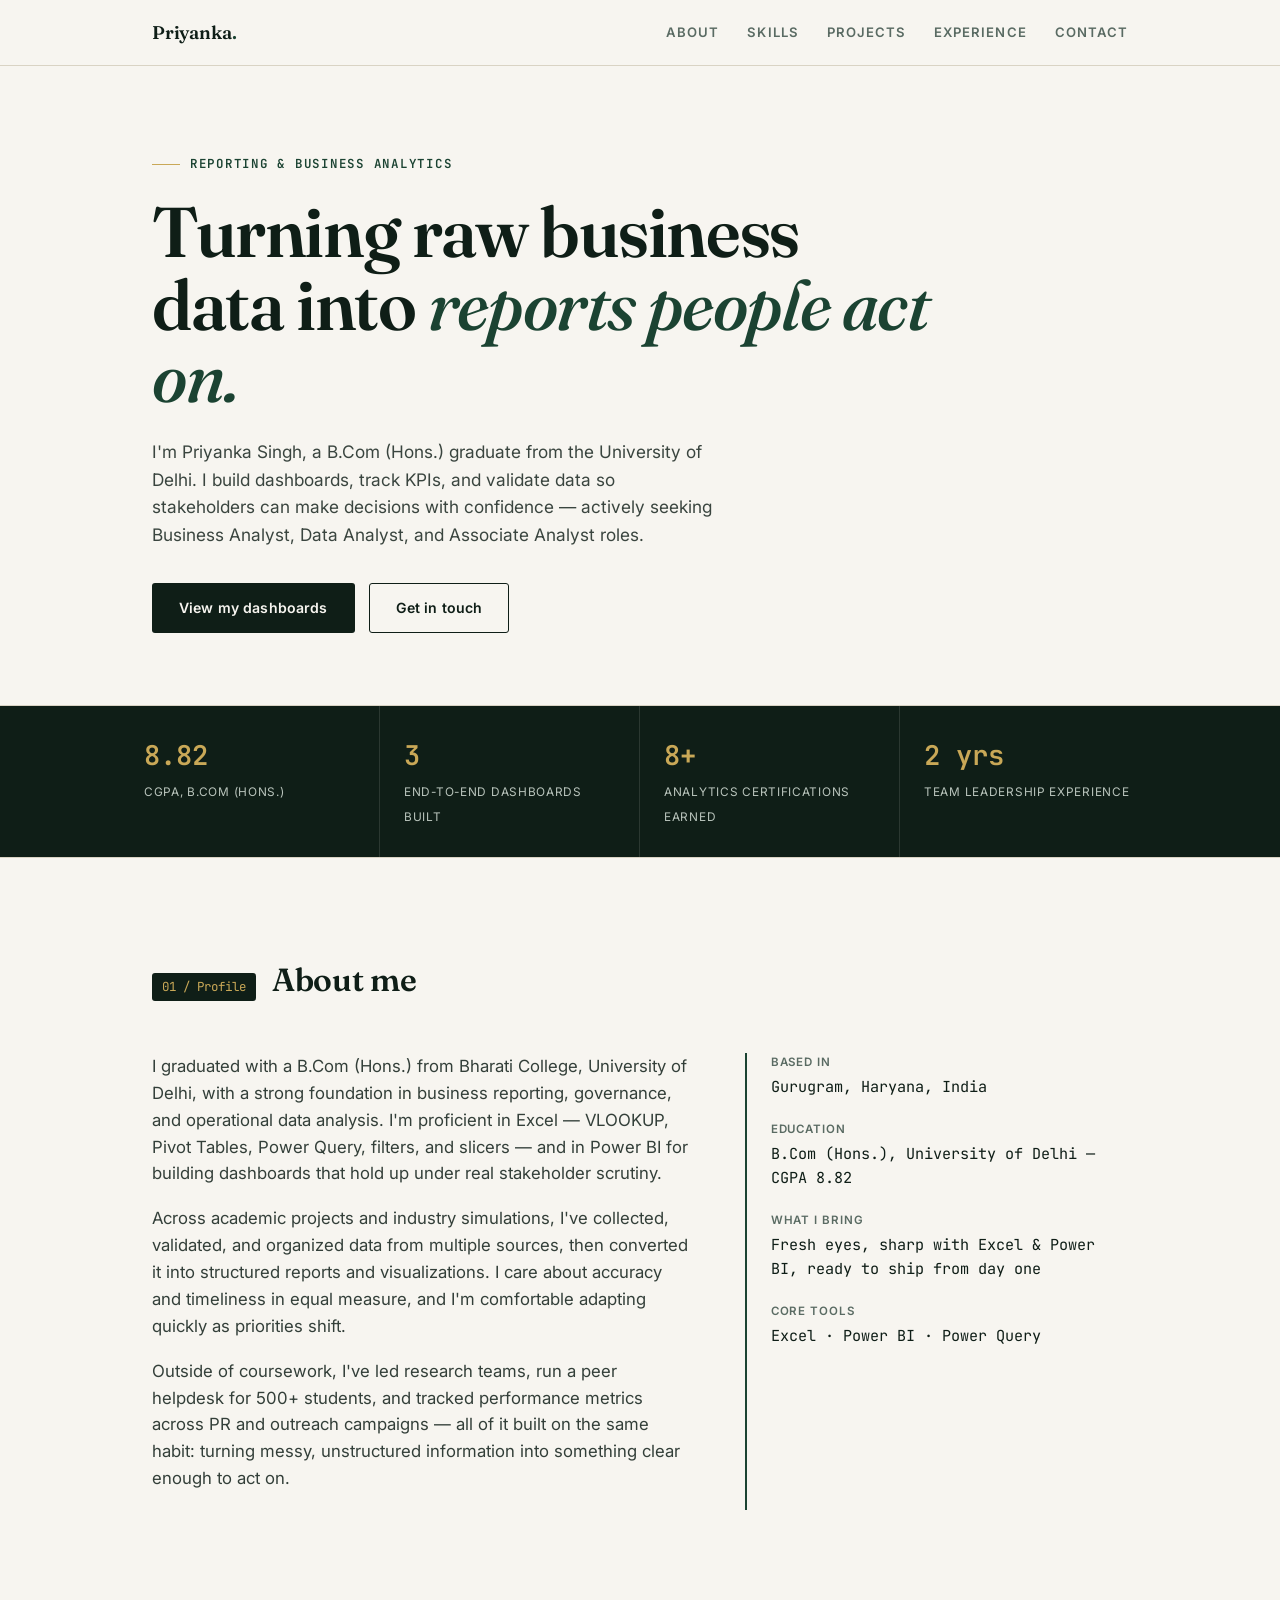
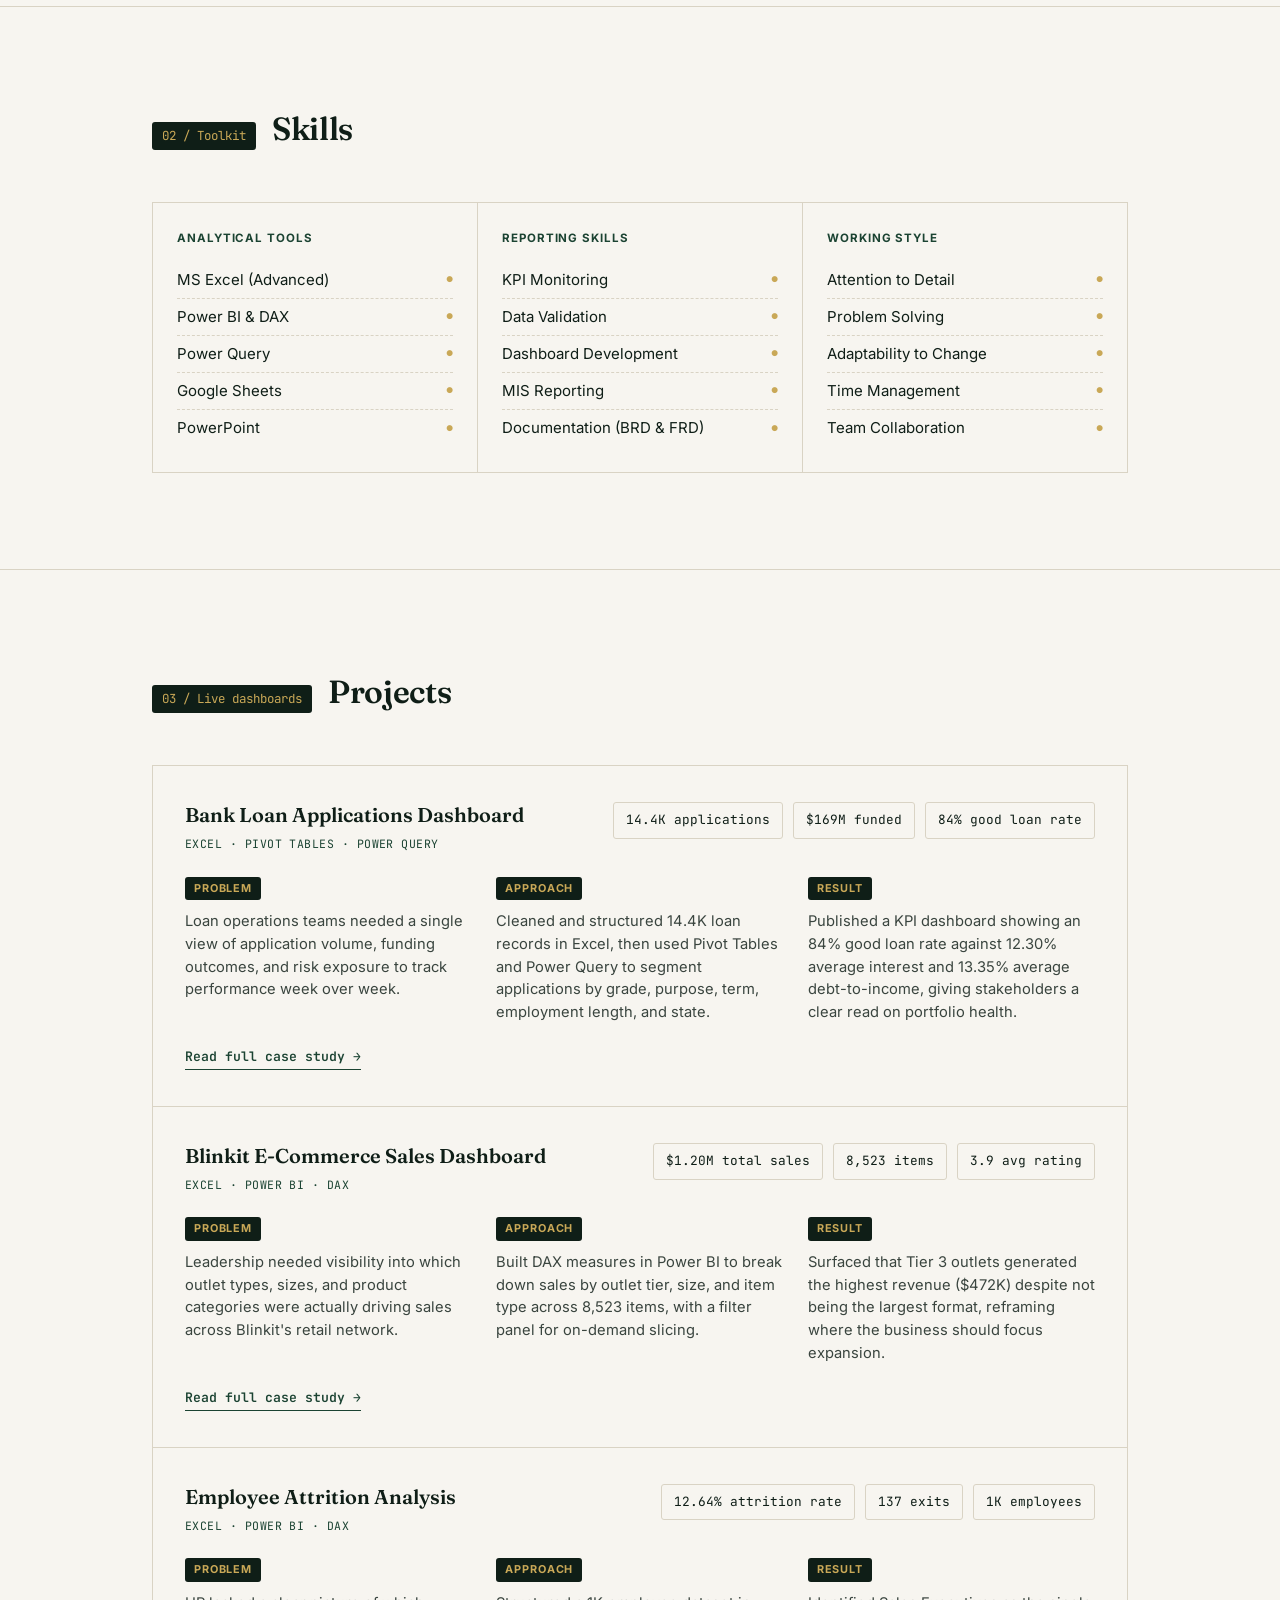
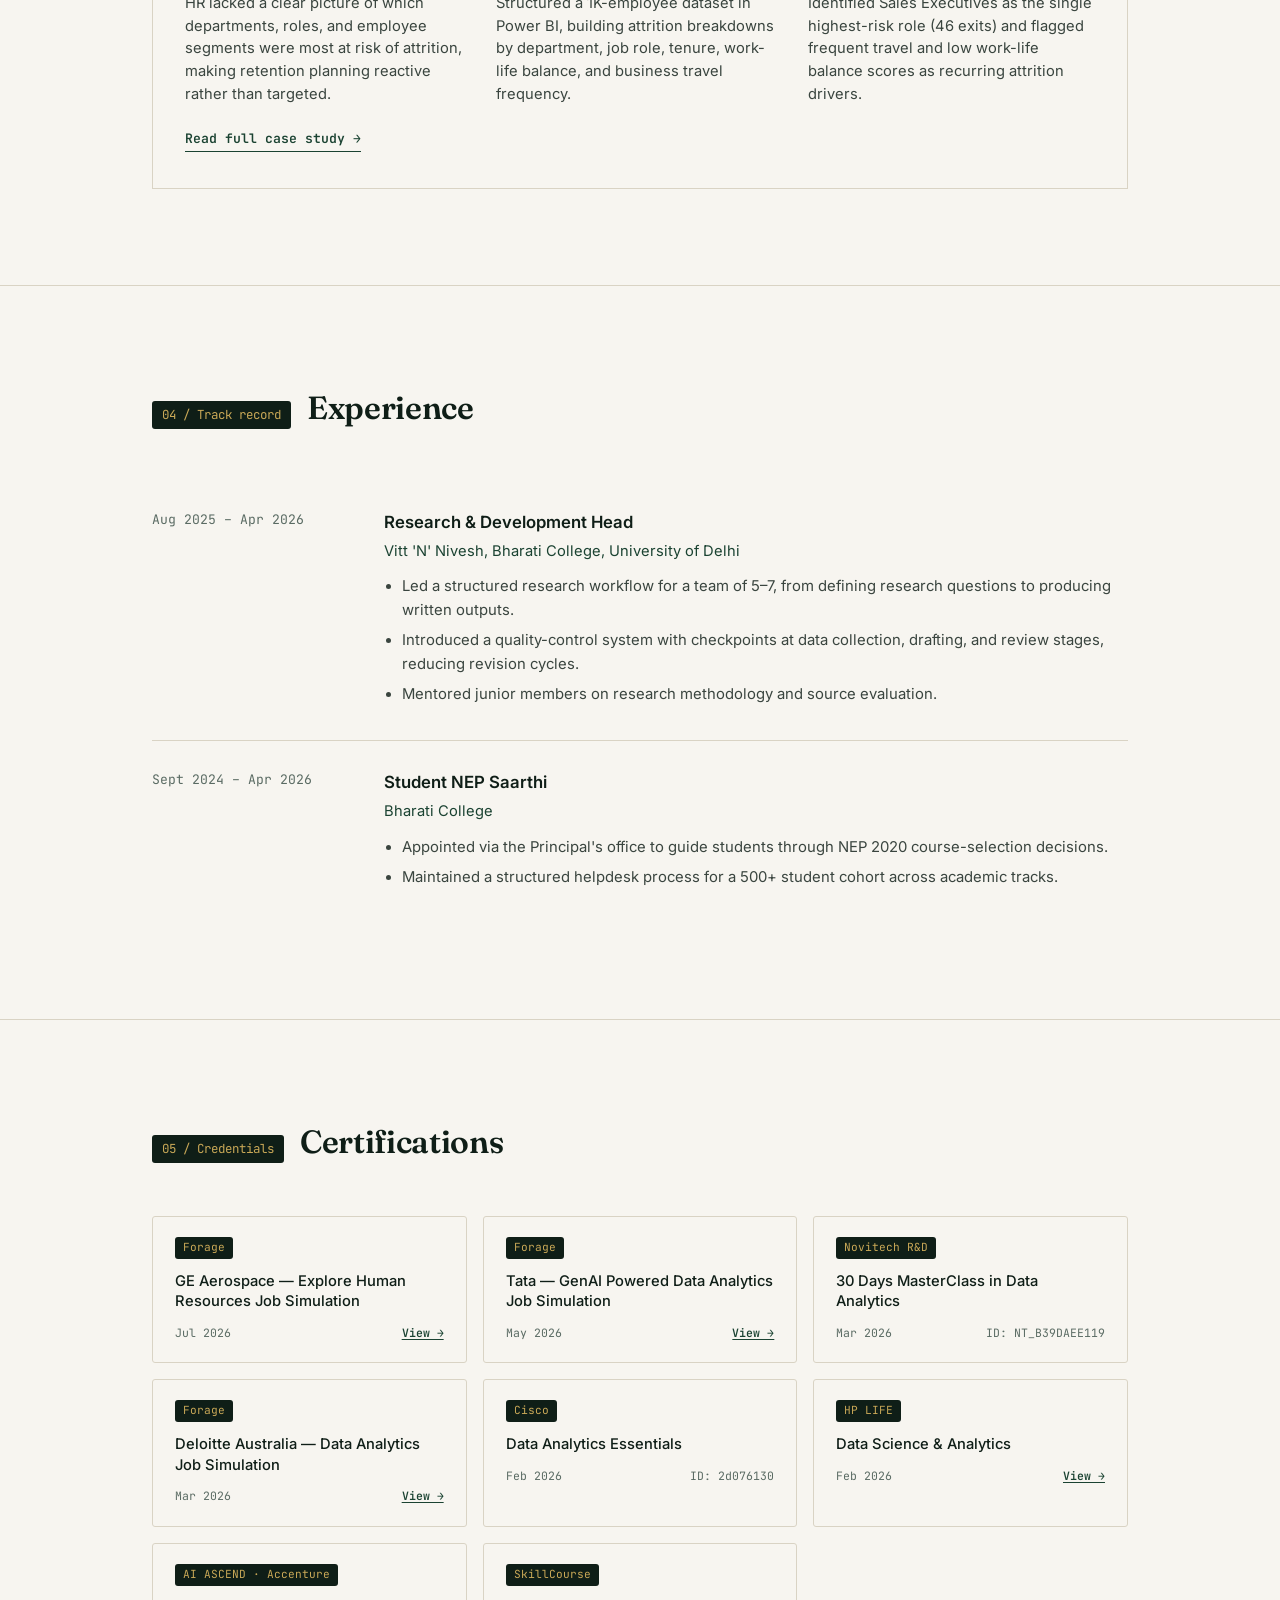
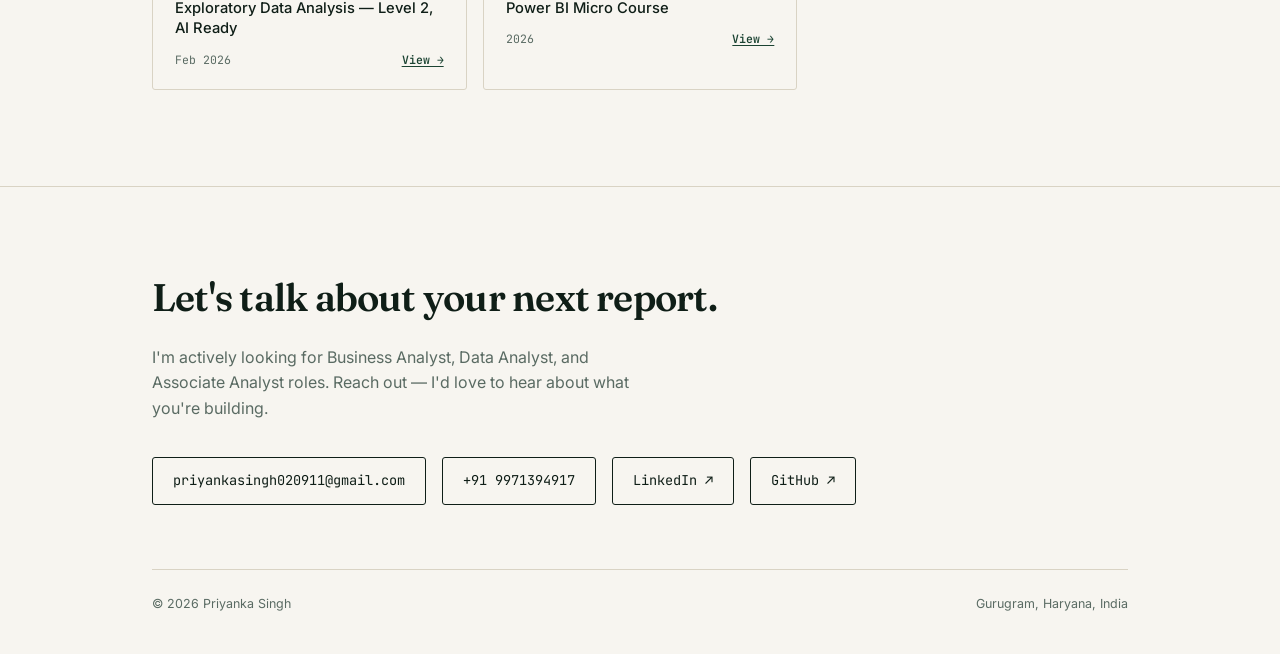
==== commit ddcb9bbf: "Update index.html" ====
--- a/index.html
+++ b/index.html
@@ -881,7 +881,7 @@
             <div class="exp-role">Student NEP Saarthi</div>
             <div class="exp-org">Bharati College</div>
             <ul>
-              <li>Appointed via the Principal's office to guide 50+ students through NEP 2020 course-selection decisions.</li>
+              <li>Appointed via the Principal's office to guide students through NEP 2020 course-selection decisions.</li>
               <li>Maintained a structured helpdesk process for a 500+ student cohort across academic tracks.</li>
             </ul>
           </div>
@@ -1021,4 +1021,4 @@
 </script>
 
 </body>
-              </html> 
+</html>
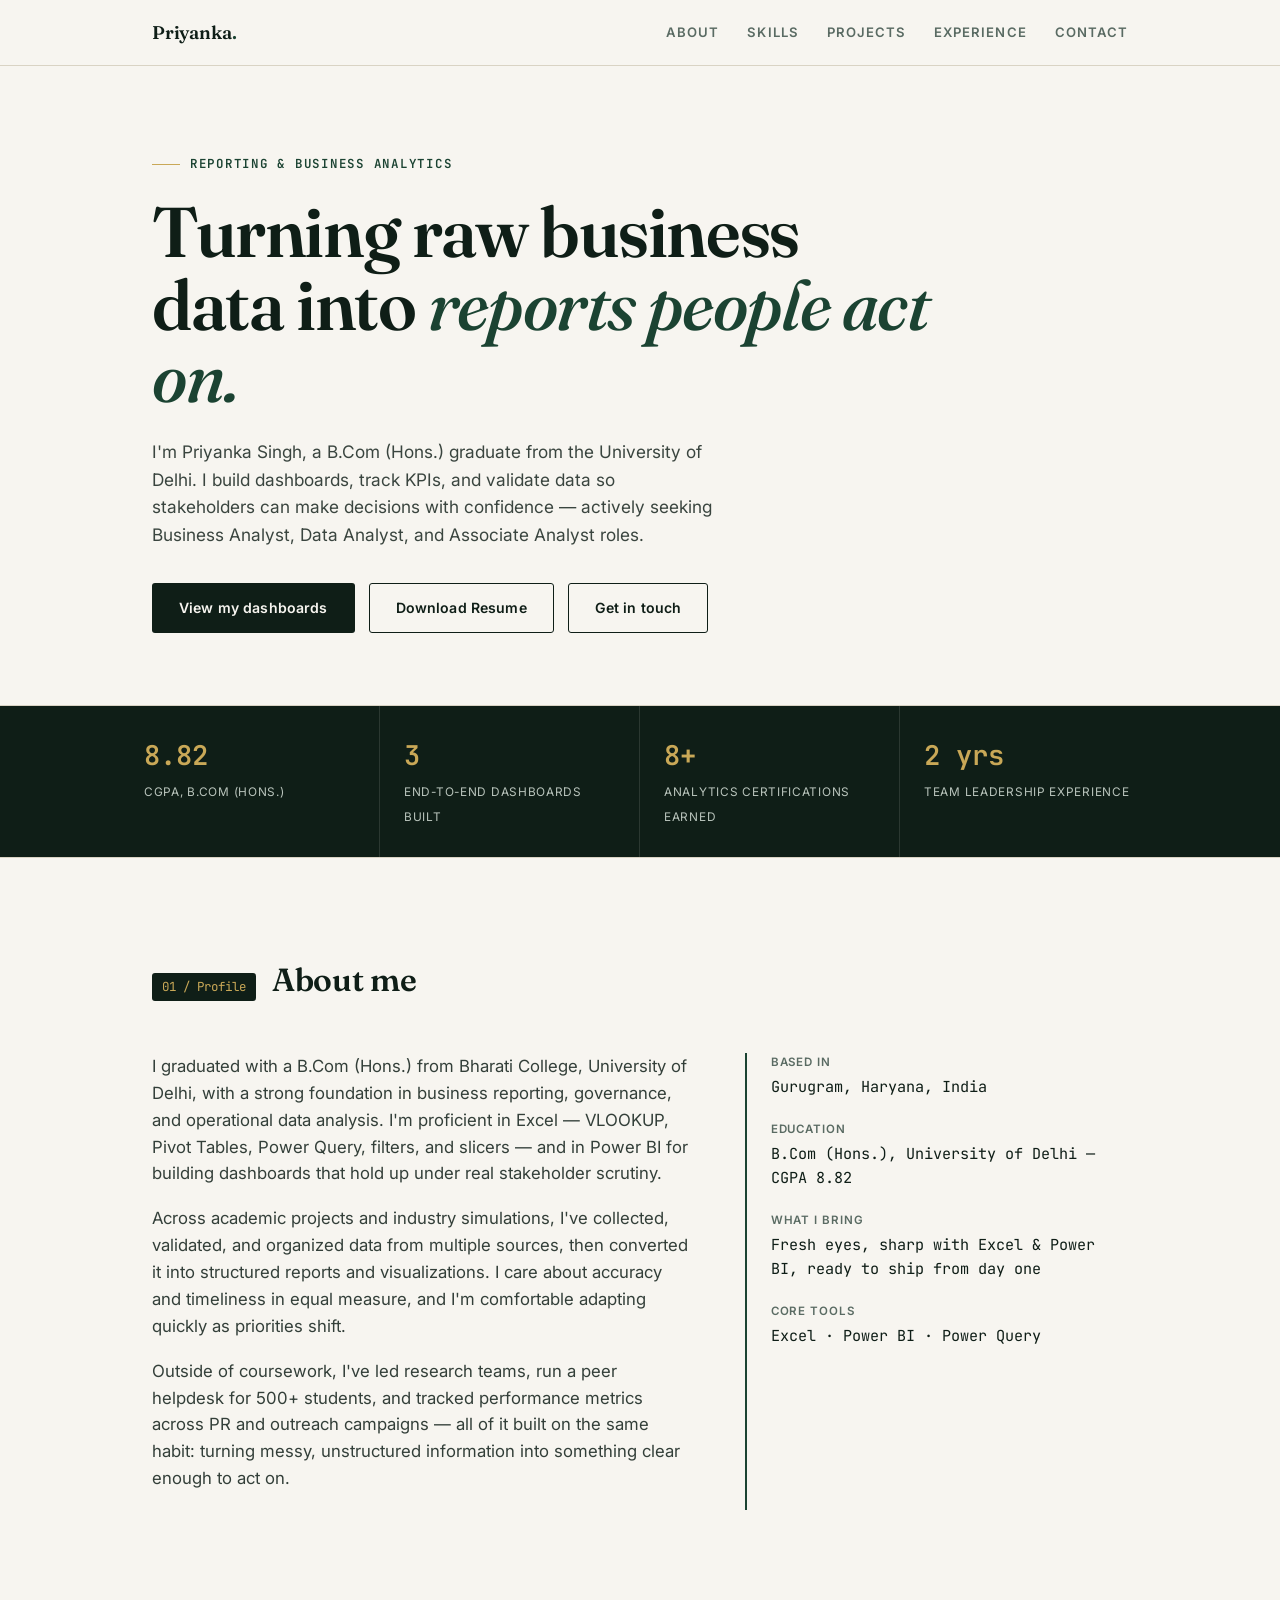
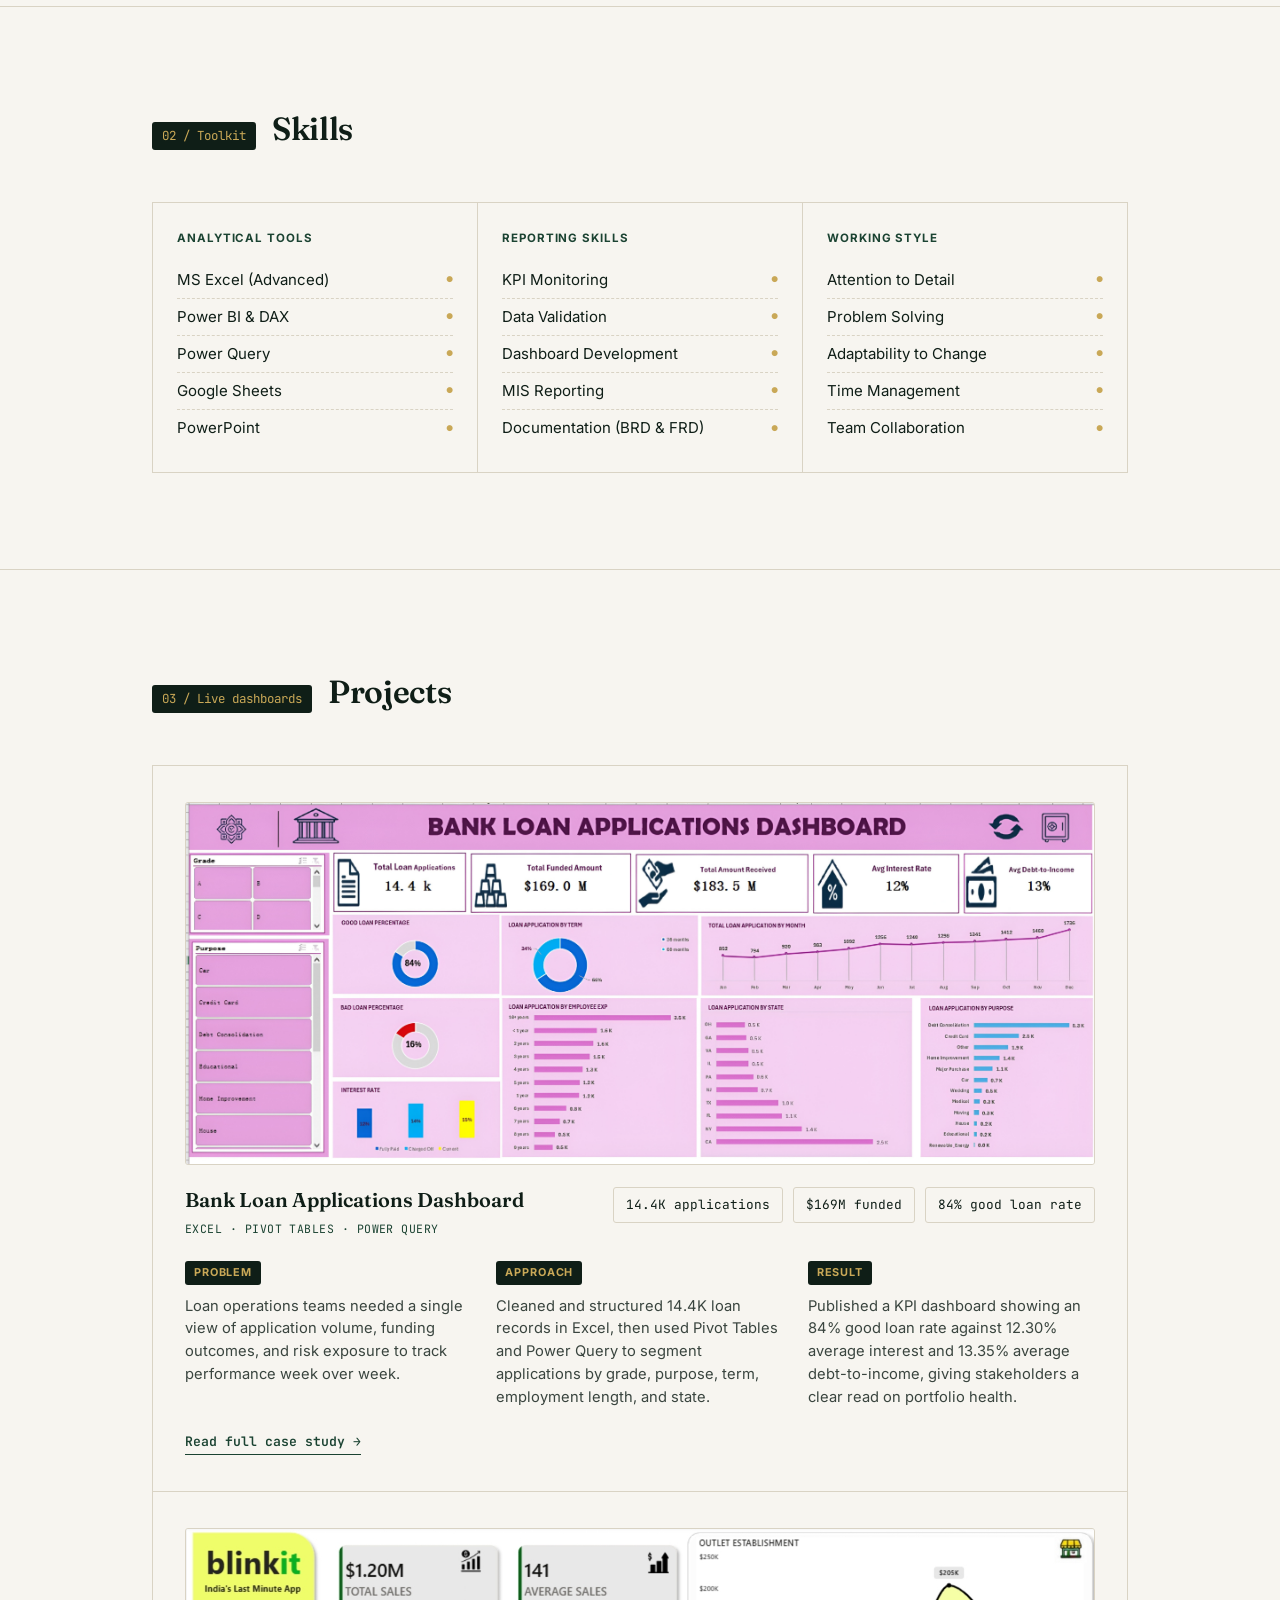
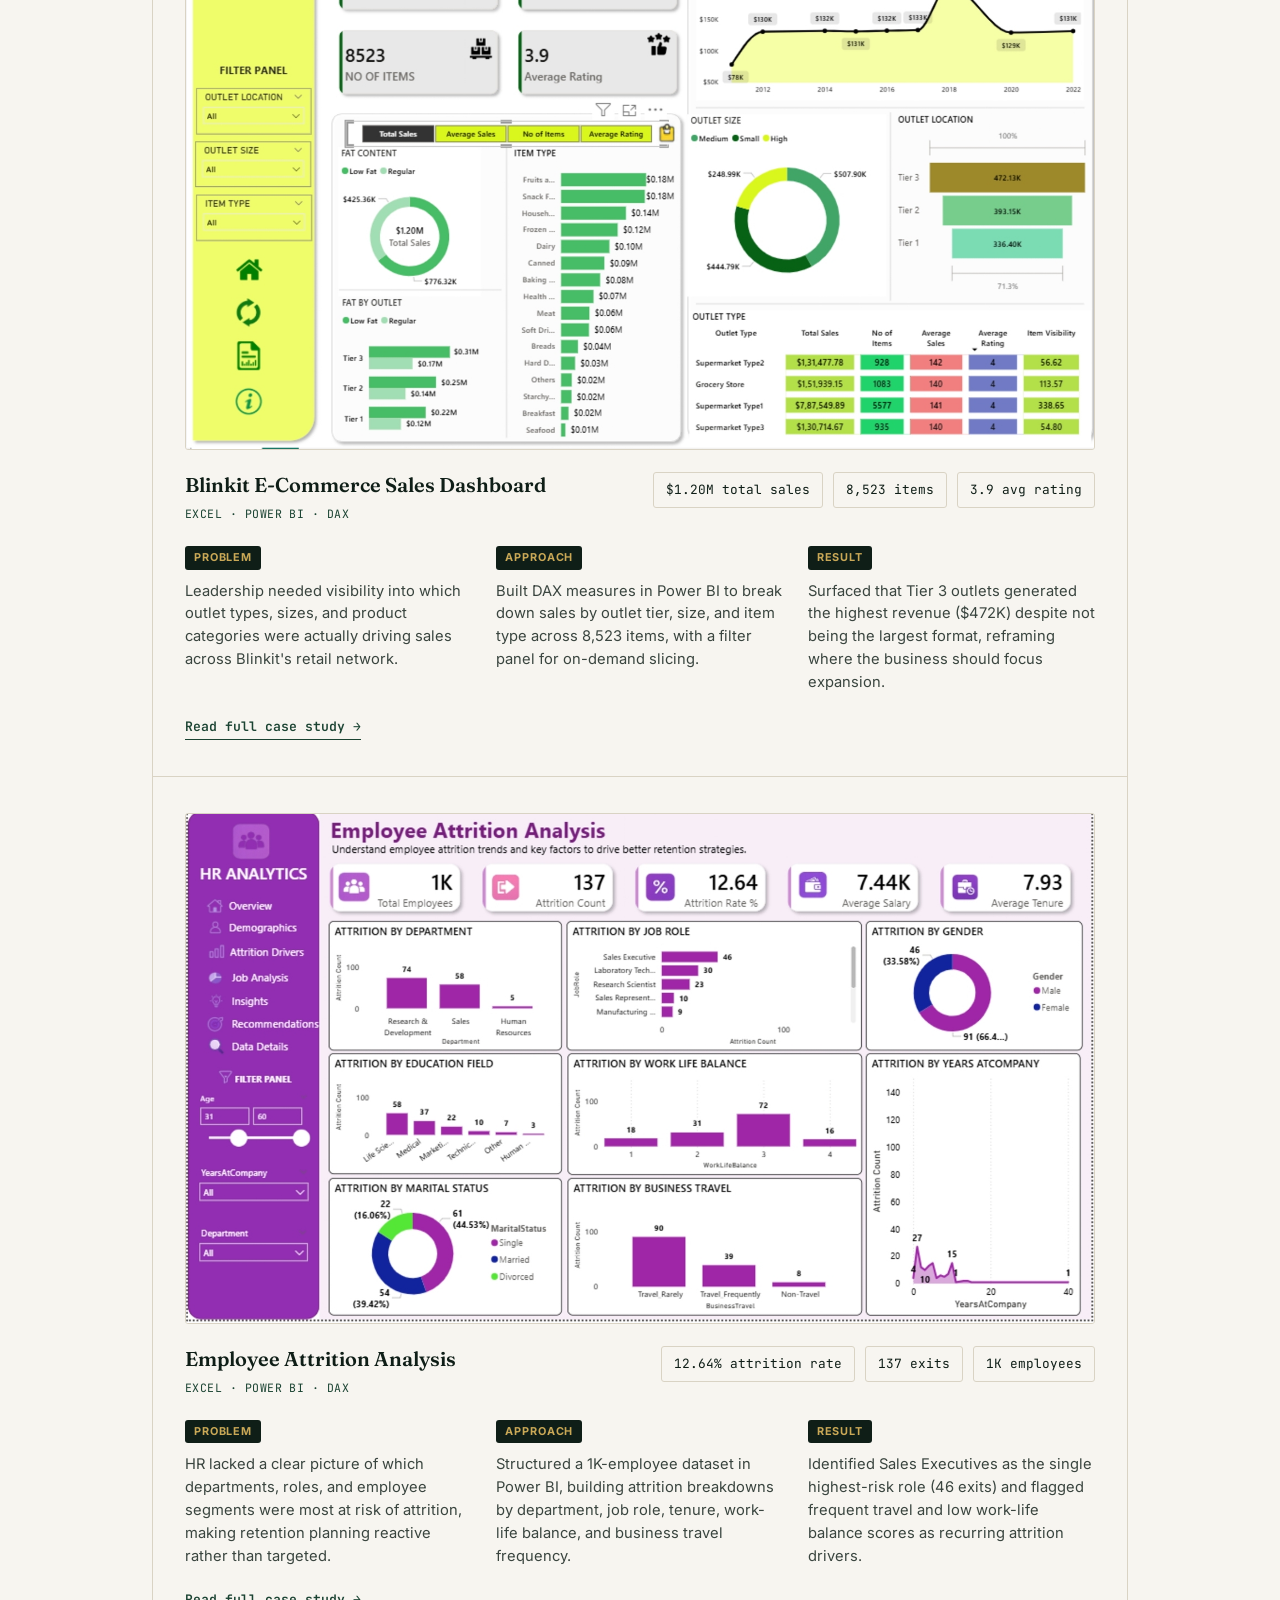
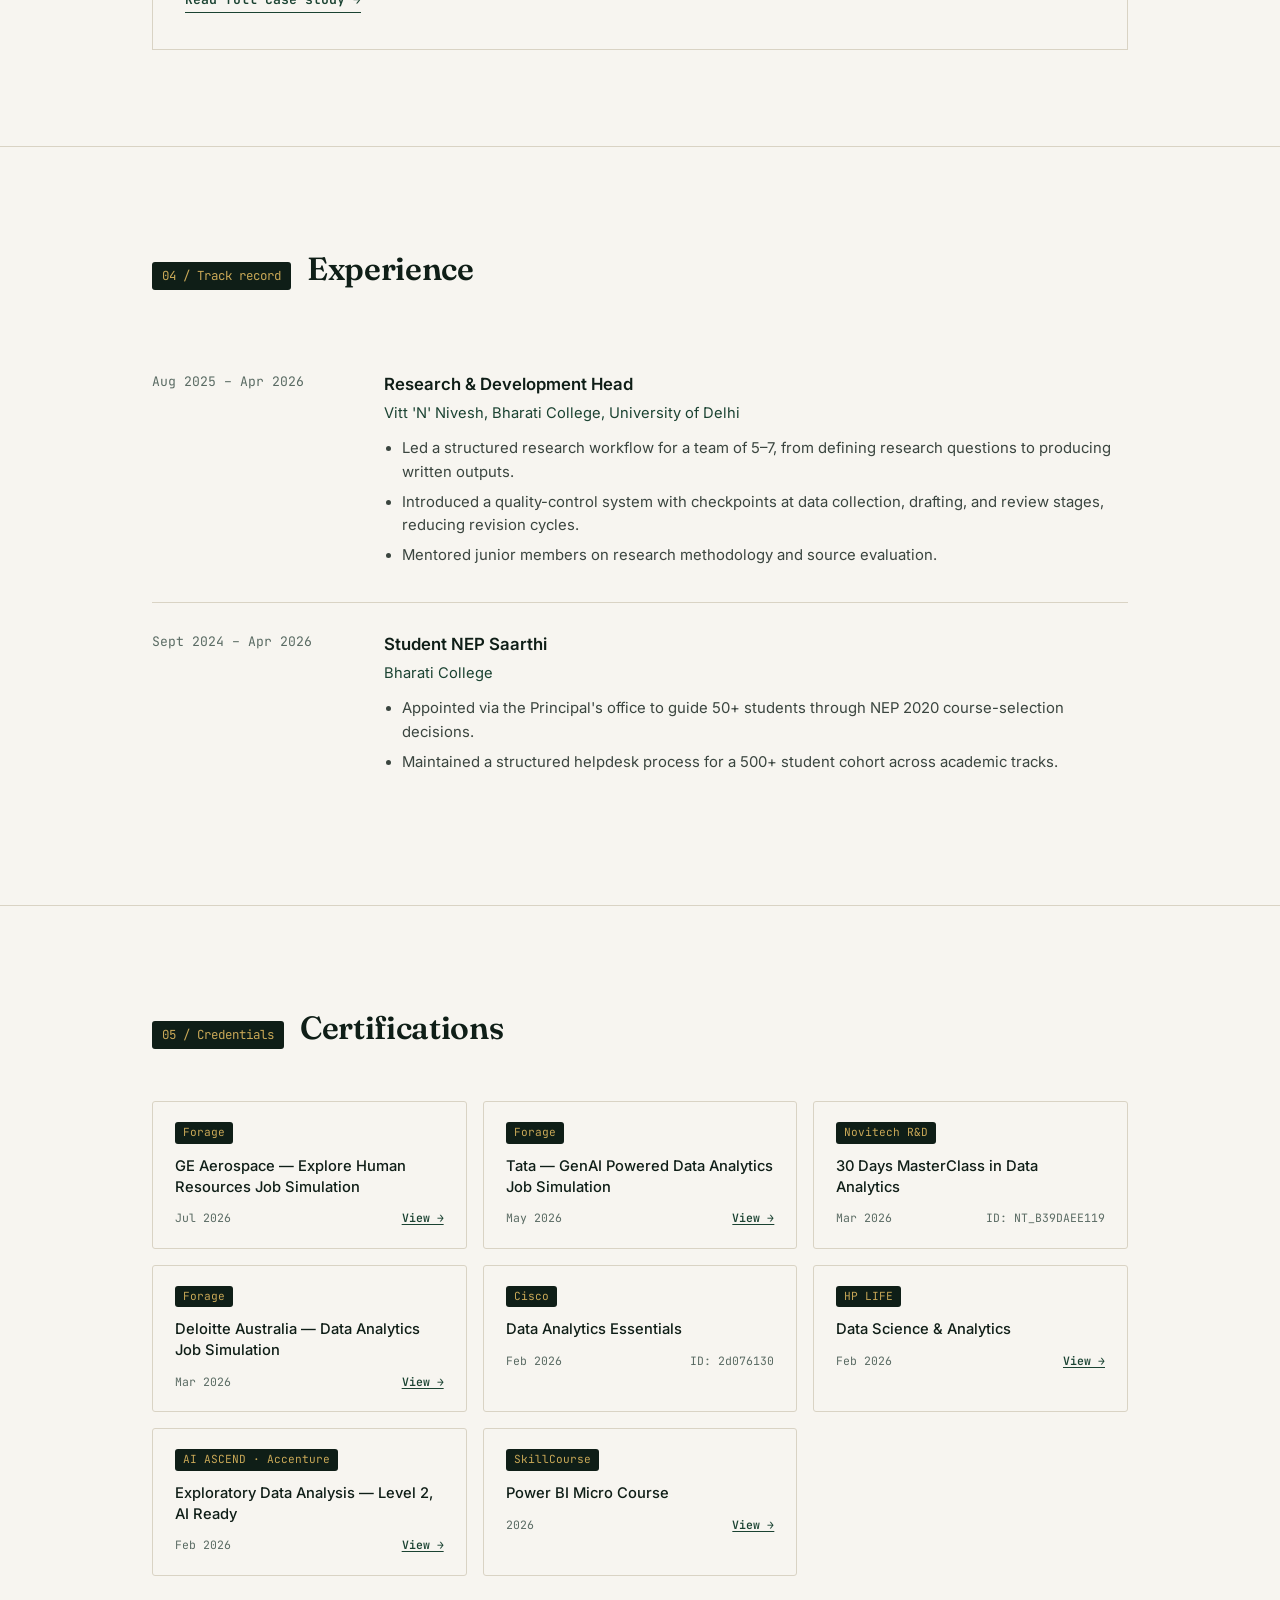
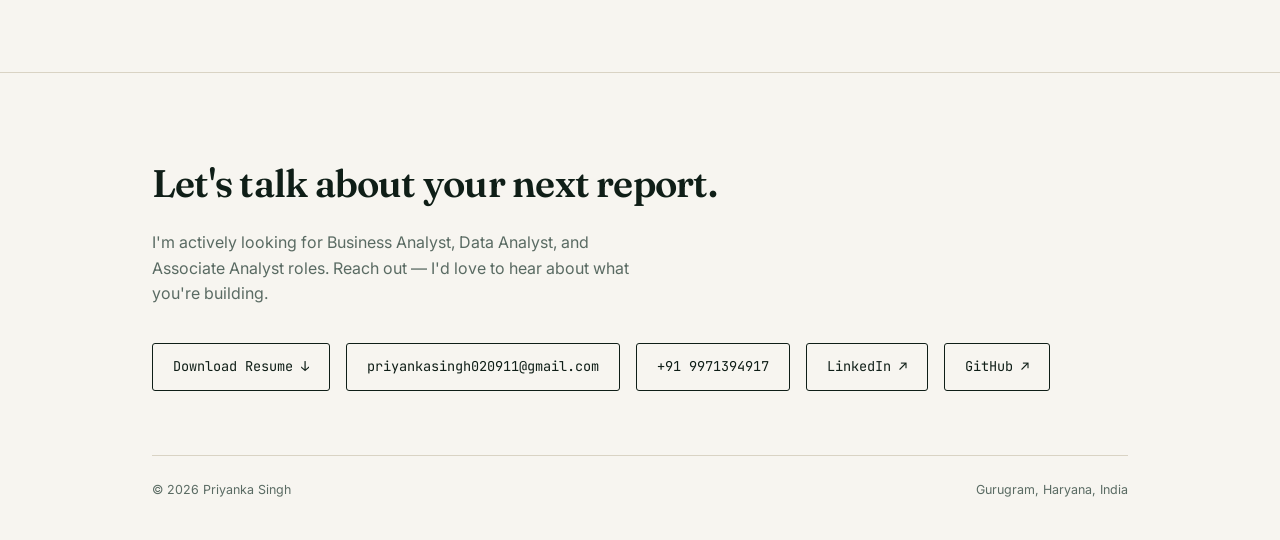
==== commit ceae5d73: "Update index.html" ====
--- a/index.html
+++ b/index.html
@@ -358,6 +358,21 @@
     background: var(--paper-dim);
   }
 
+  .project-thumb {
+    width: 100%;
+    border-radius: var(--radius);
+    border: 1px solid var(--line);
+    overflow: hidden;
+    margin-bottom: 22px;
+    background: var(--ink);
+  }
+
+  .project-thumb img {
+    width: 100%;
+    height: auto;
+    display: block;
+  }
+
   .project-top {
     display: flex;
     justify-content: space-between;
@@ -652,6 +667,7 @@
       <p class="hero-sub">I'm Priyanka Singh, a B.Com (Hons.) graduate from the University of Delhi. I build dashboards, track KPIs, and validate data so stakeholders can make decisions with confidence — actively seeking Business Analyst, Data Analyst, and Associate Analyst roles.</p>
       <div class="hero-actions">
         <a href="#projects" class="btn btn-primary">View my dashboards</a>
+        <a href="Priyanka_Singh__Resume.pdf" class="btn btn-ghost" target="_blank" rel="noopener" download>Download Resume</a>
         <a href="mailto:priyankasingh020911@gmail.com" class="btn btn-ghost">Get in touch</a>
       </div>
     </div>
@@ -765,6 +781,9 @@
       <div class="project-list reveal">
 
         <div class="project-row">
+          <div class="project-thumb">
+            <img src="dashboard-loans.png" alt="Bank Loan Applications Dashboard screenshot" loading="lazy">
+          </div>
           <div class="project-top">
             <div>
               <div class="project-name">Bank Loan Applications Dashboard</div>
@@ -794,6 +813,9 @@
         </div>
 
         <div class="project-row">
+          <div class="project-thumb">
+            <img src="dashboard-blinkit.png" alt="Blinkit E-Commerce Sales Dashboard screenshot" loading="lazy">
+          </div>
           <div class="project-top">
             <div>
               <div class="project-name">Blinkit E-Commerce Sales Dashboard</div>
@@ -823,6 +845,9 @@
         </div>
 
         <div class="project-row">
+          <div class="project-thumb">
+            <img src="dashboard-attrition.png" alt="Employee Attrition Analysis dashboard screenshot" loading="lazy">
+          </div>
           <div class="project-top">
             <div>
               <div class="project-name">Employee Attrition Analysis</div>
@@ -881,7 +906,7 @@
             <div class="exp-role">Student NEP Saarthi</div>
             <div class="exp-org">Bharati College</div>
             <ul>
-              <li>Appointed via the Principal's office to guide students through NEP 2020 course-selection decisions.</li>
+              <li>Appointed via the Principal's office to guide 50+ students through NEP 2020 course-selection decisions.</li>
               <li>Maintained a structured helpdesk process for a 500+ student cohort across academic tracks.</li>
             </ul>
           </div>
@@ -973,6 +998,7 @@
         <h2>Let's talk about your next report.</h2>
         <p>I'm actively looking for Business Analyst, Data Analyst, and Associate Analyst roles. Reach out — I'd love to hear about what you're building.</p>
         <div class="contact-links">
+          <a href="Priyanka_Singh__Resume.pdf" target="_blank" rel="noopener" download>Download Resume ↓</a>
           <a href="mailto:priyankasingh020911@gmail.com">priyankasingh020911@gmail.com</a>
           <a href="tel:+919971394917">+91 9971394917</a>
           <a href="https://www.linkedin.com/in/priyankasingh-analyst" target="_blank" rel="noopener">LinkedIn ↗</a>
